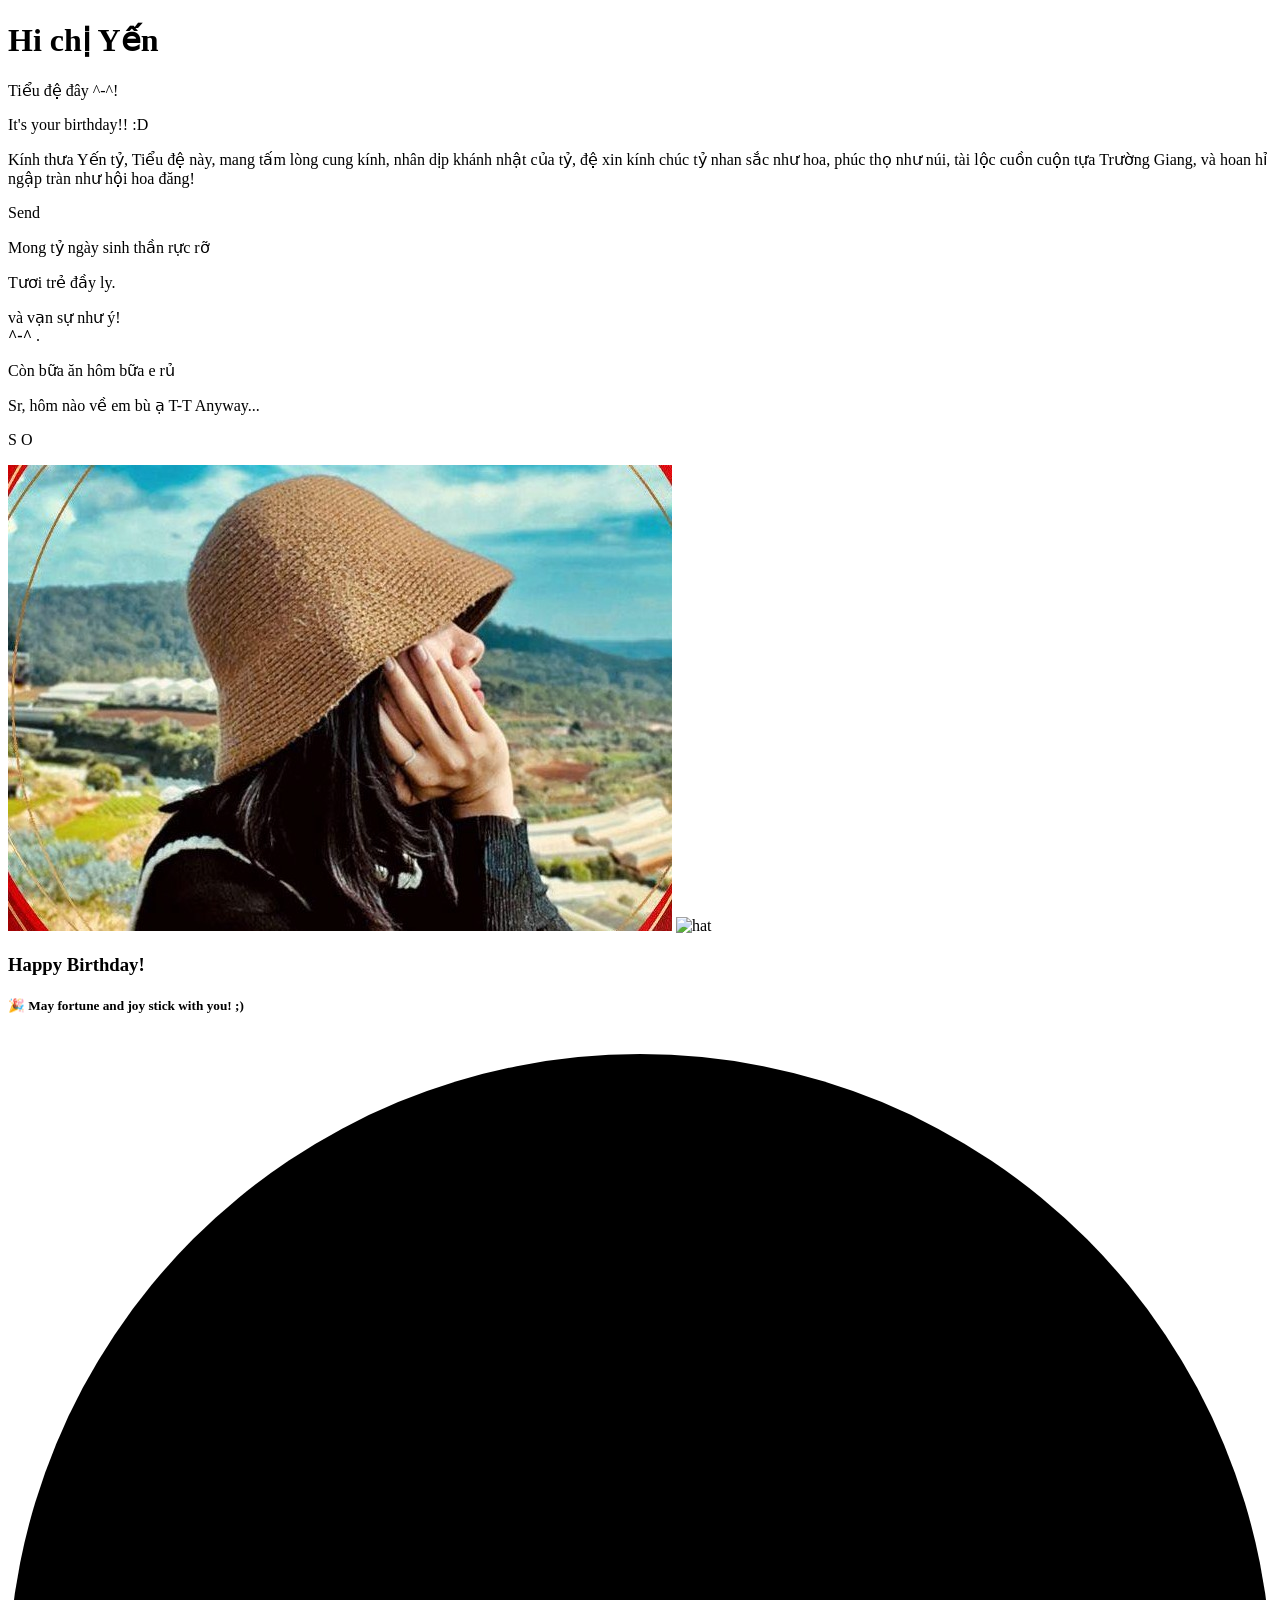
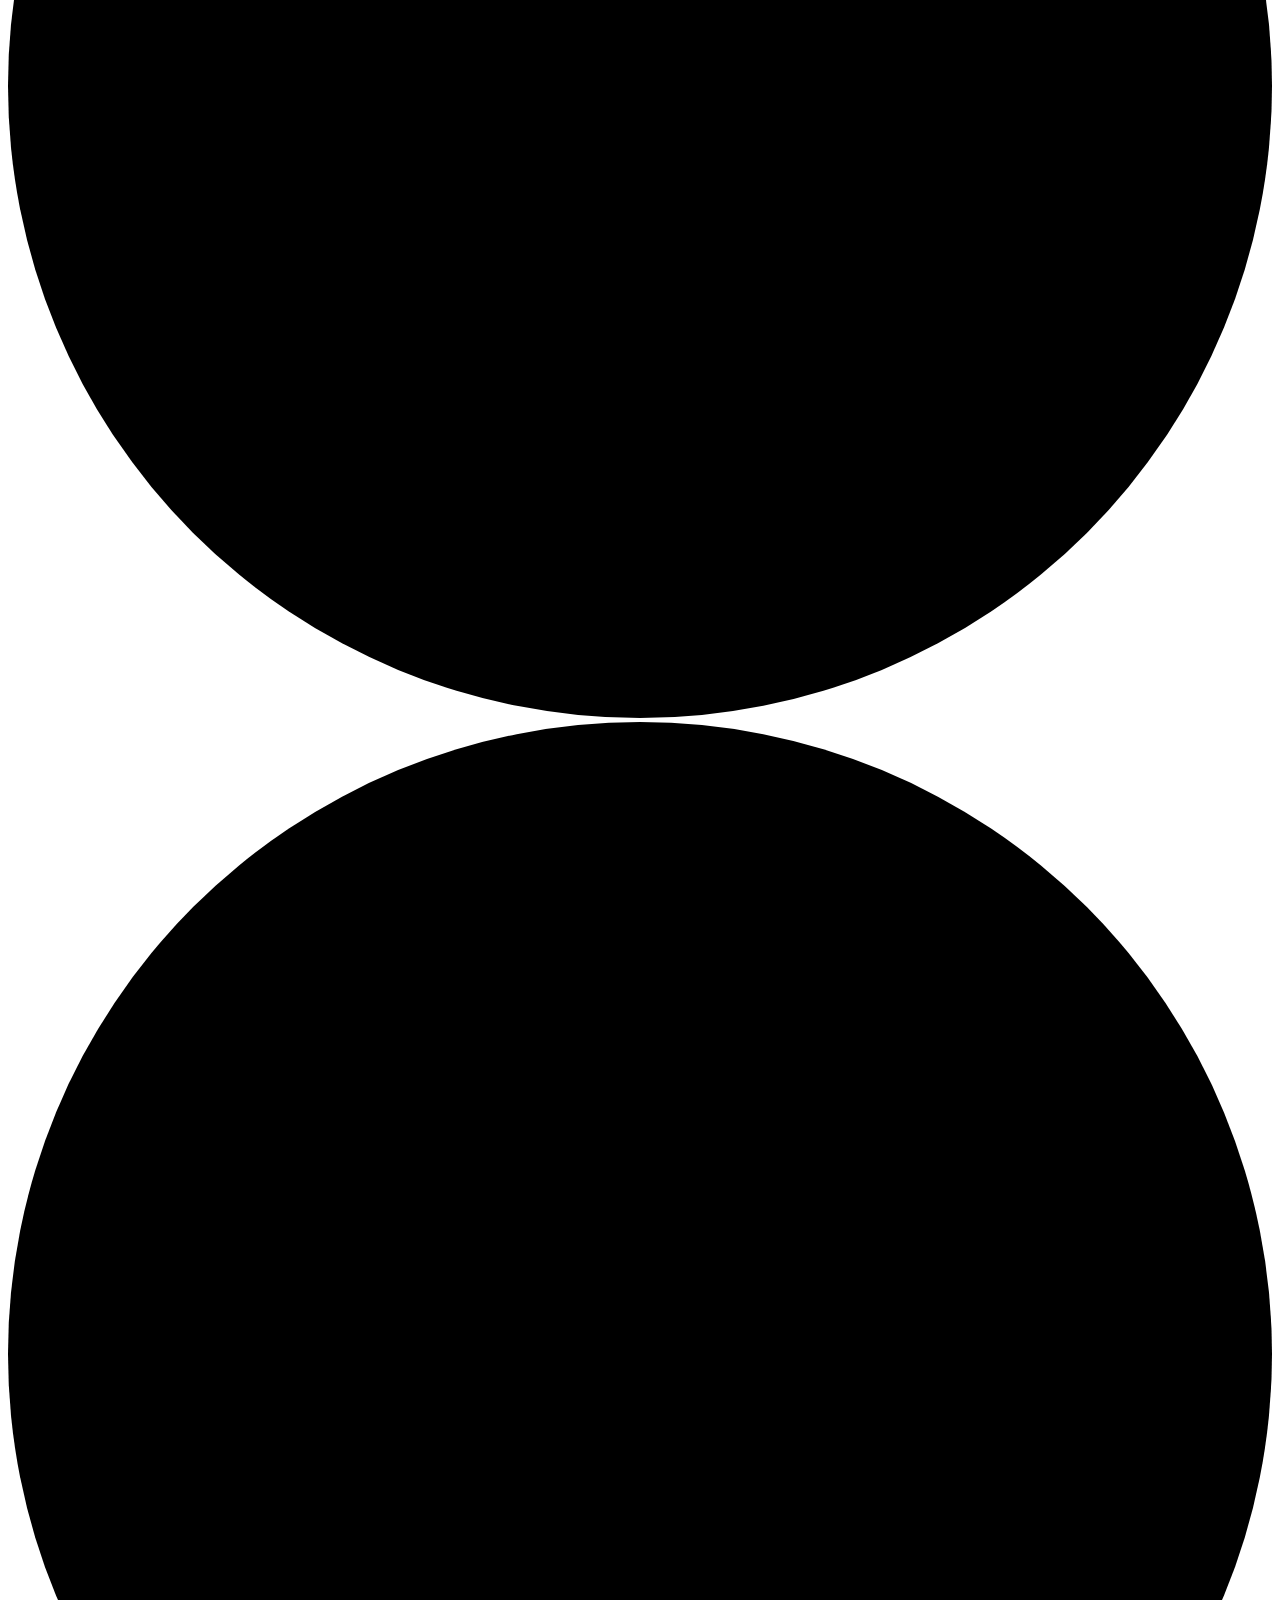
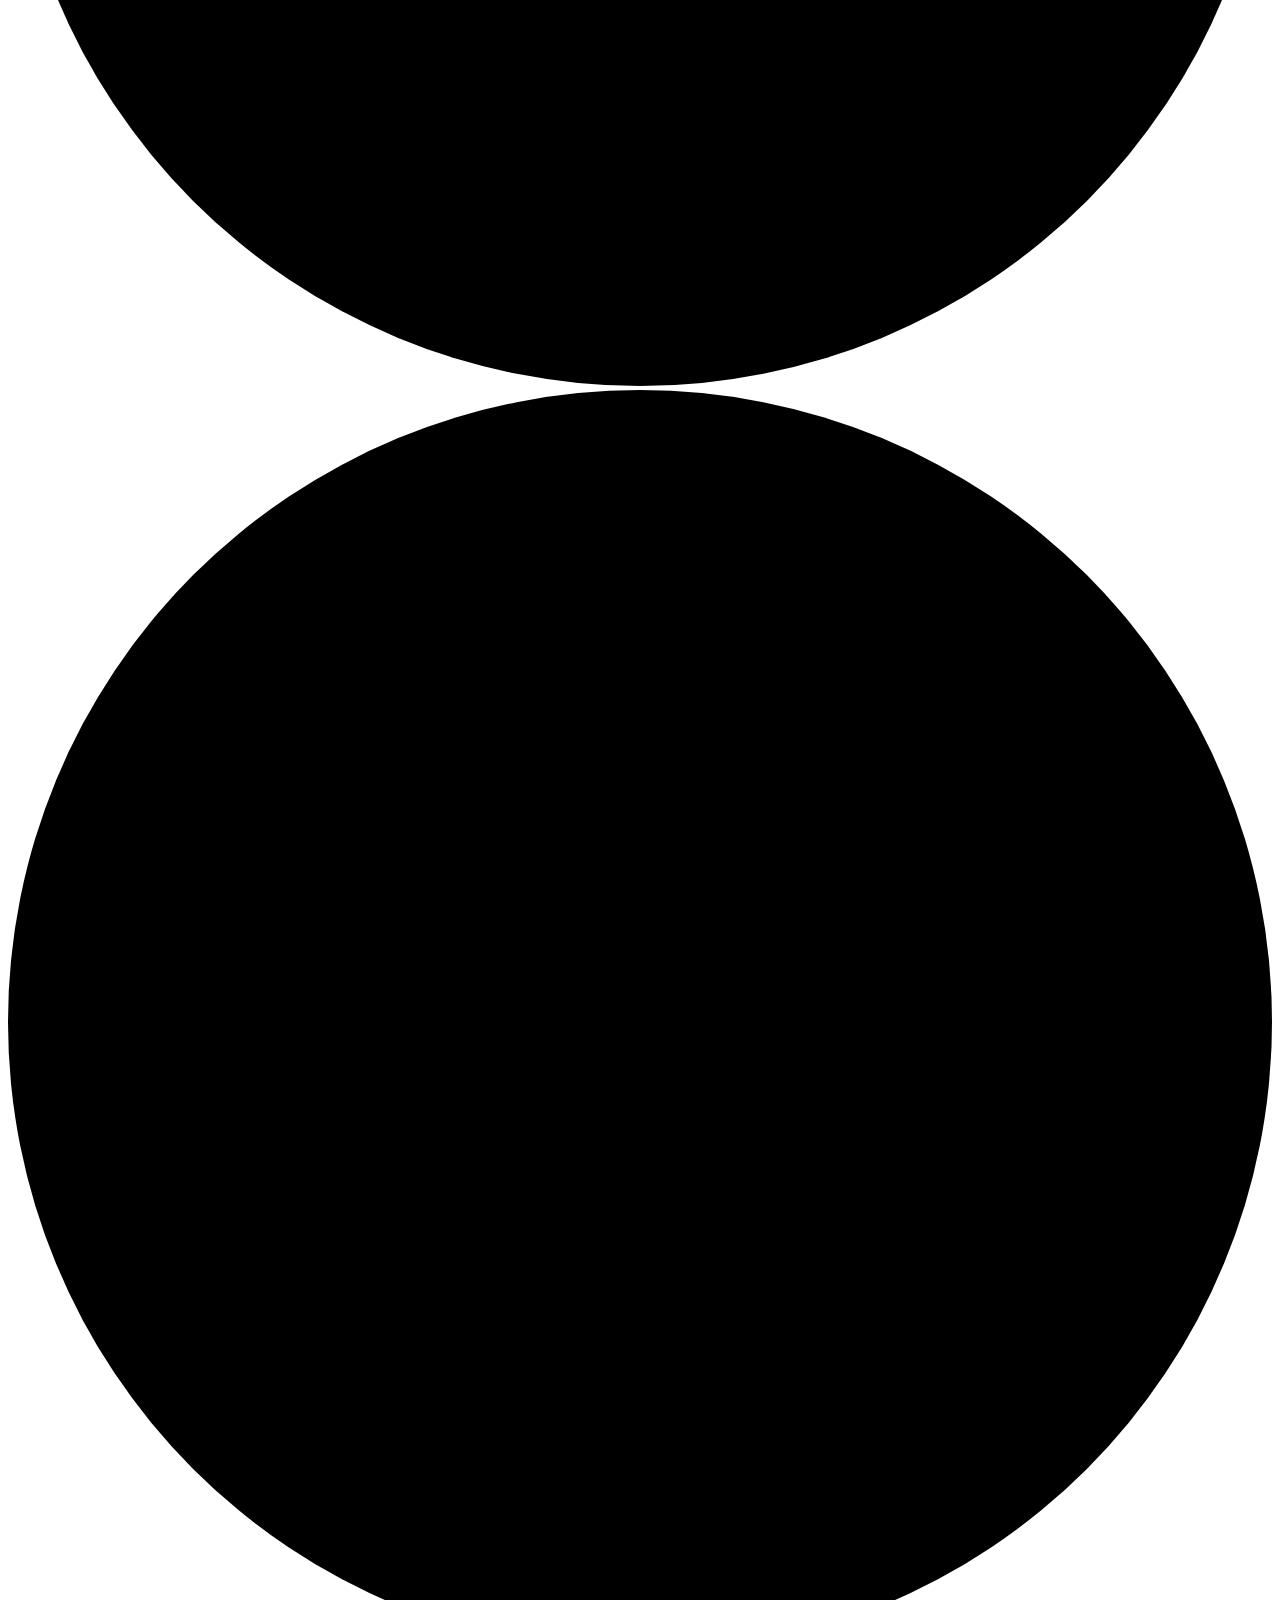
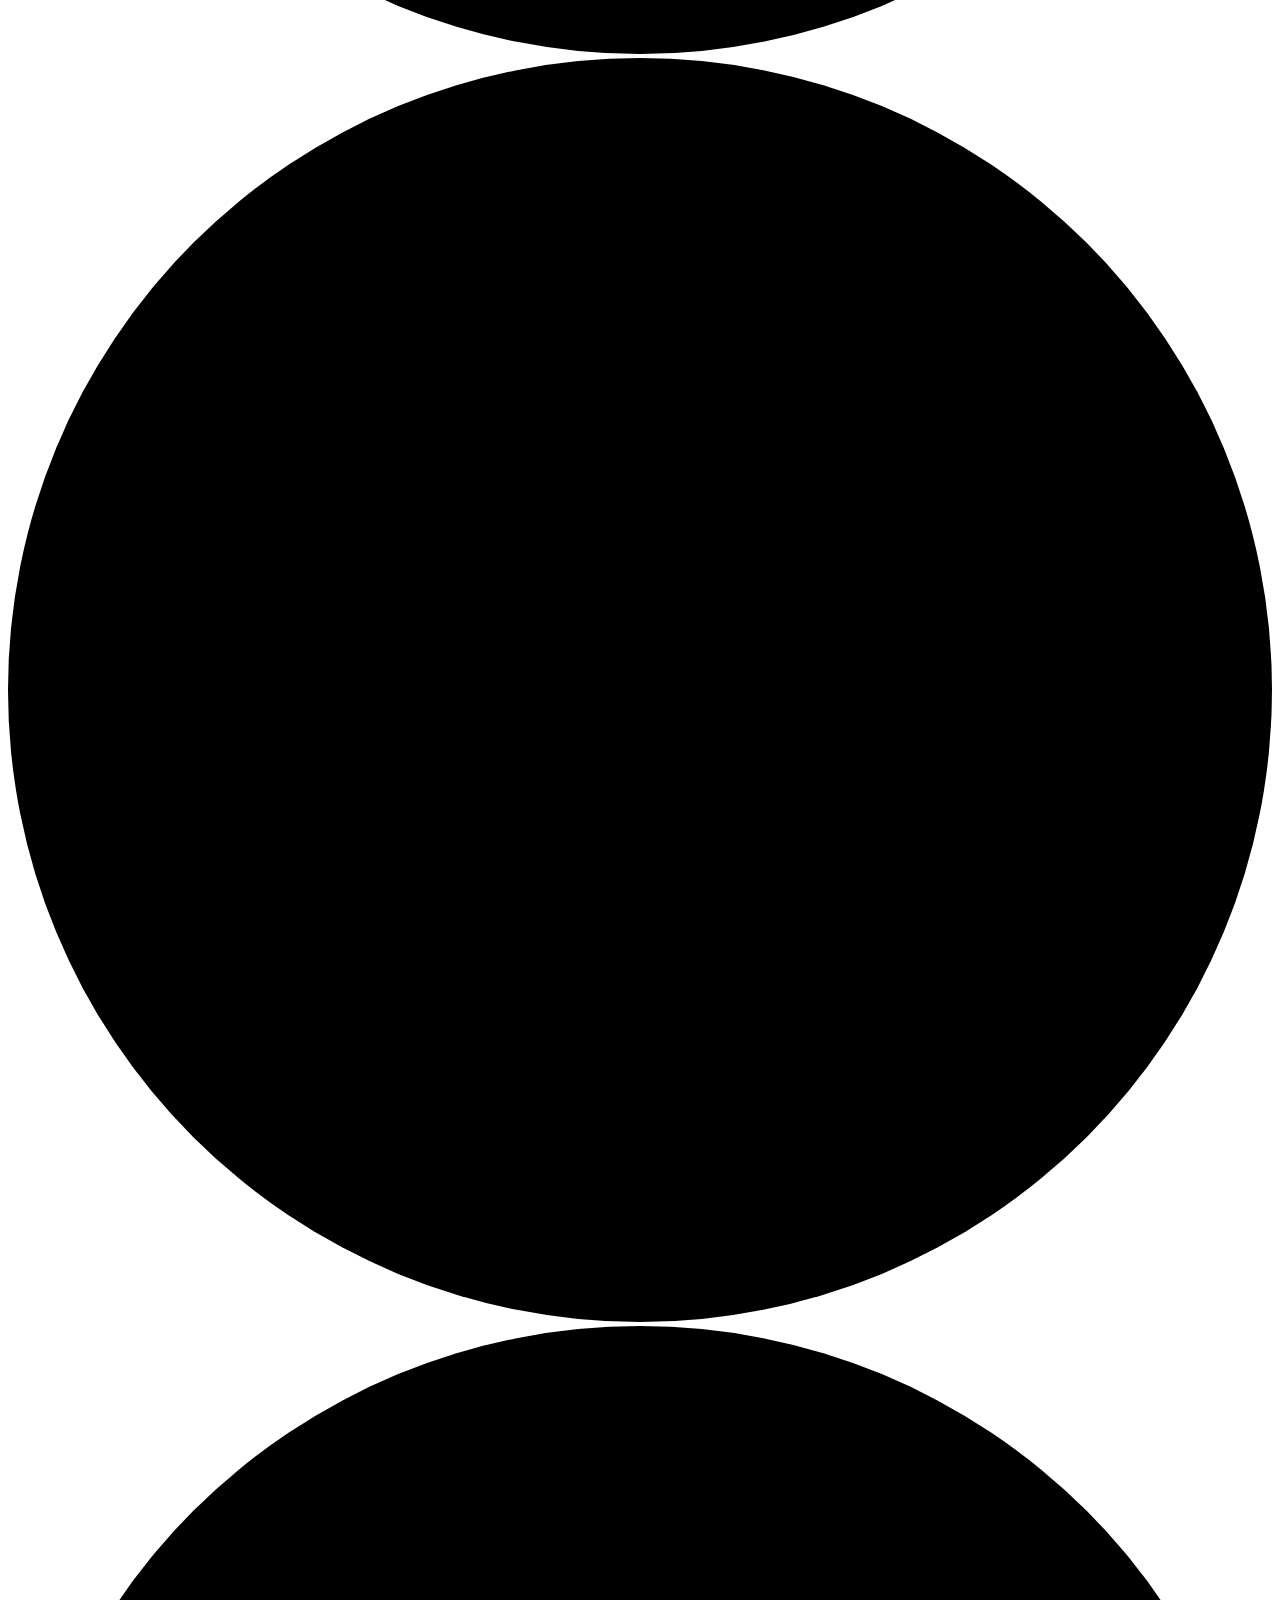
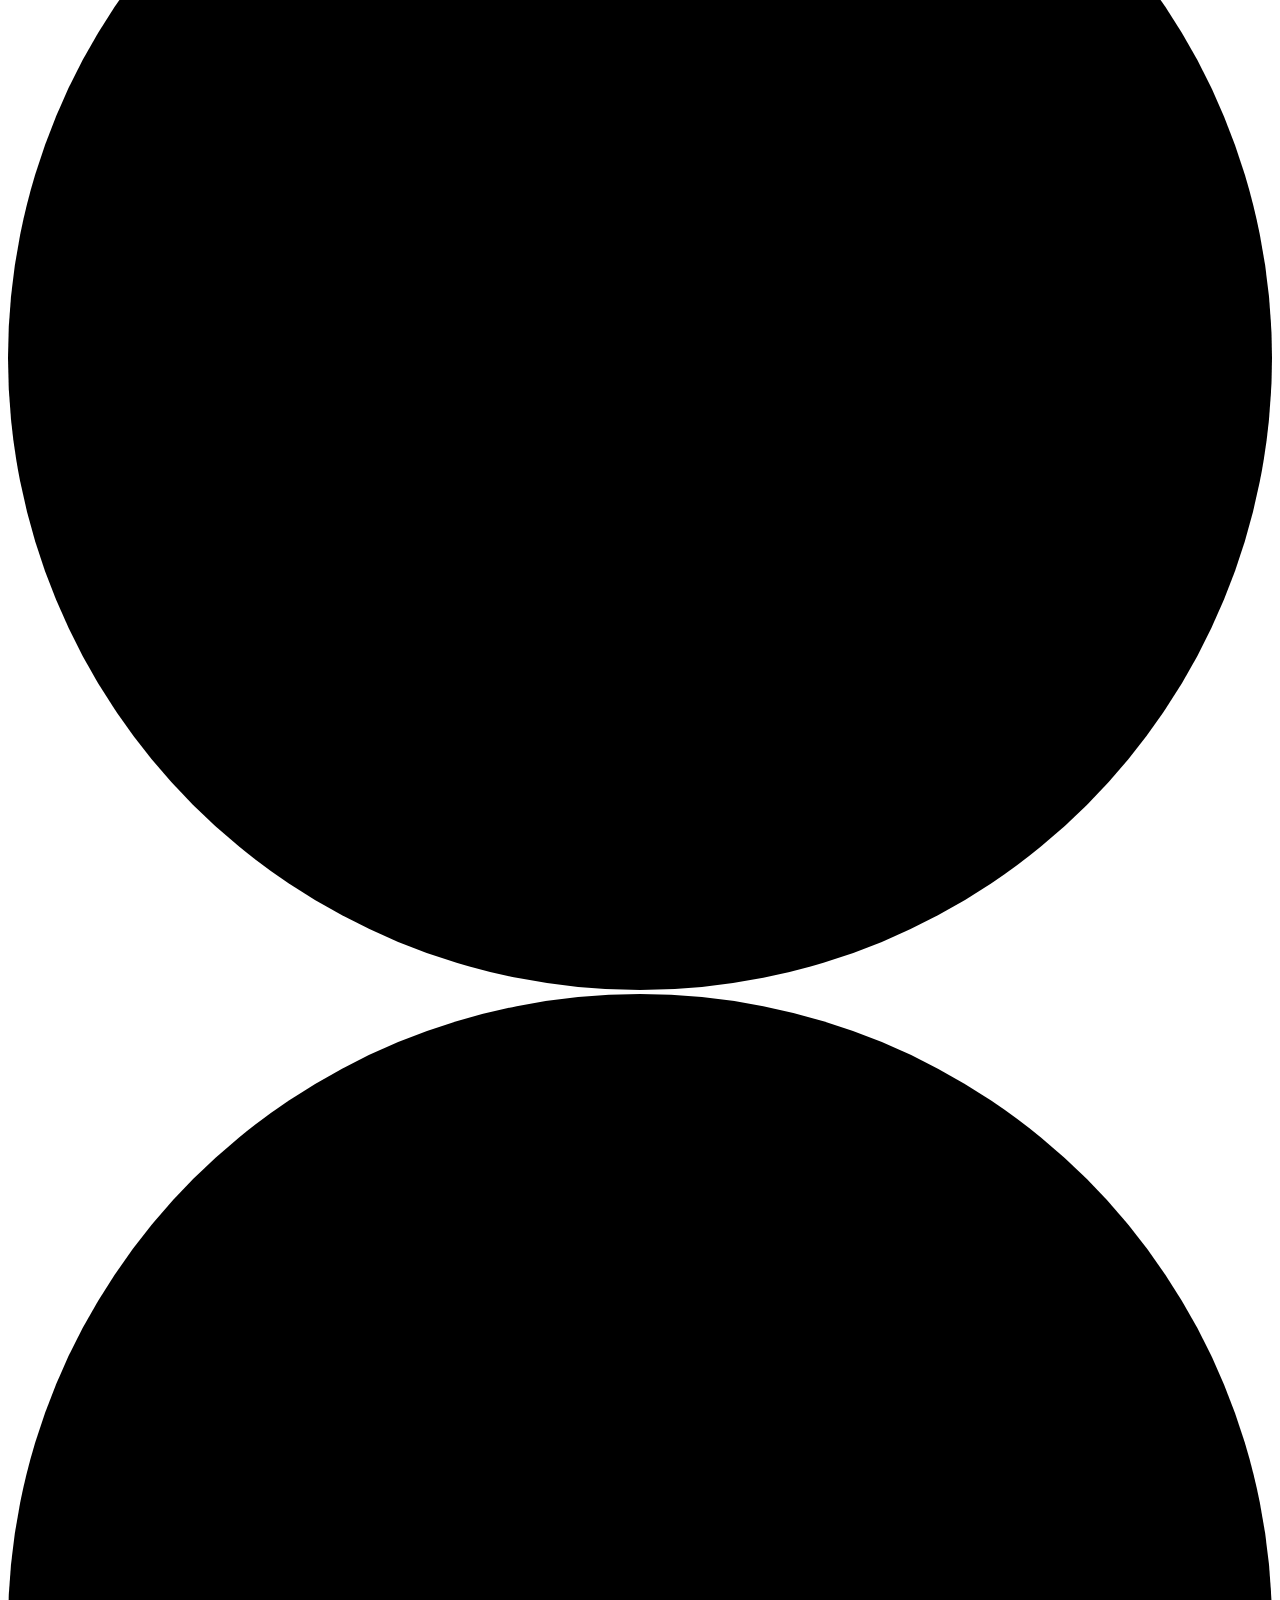
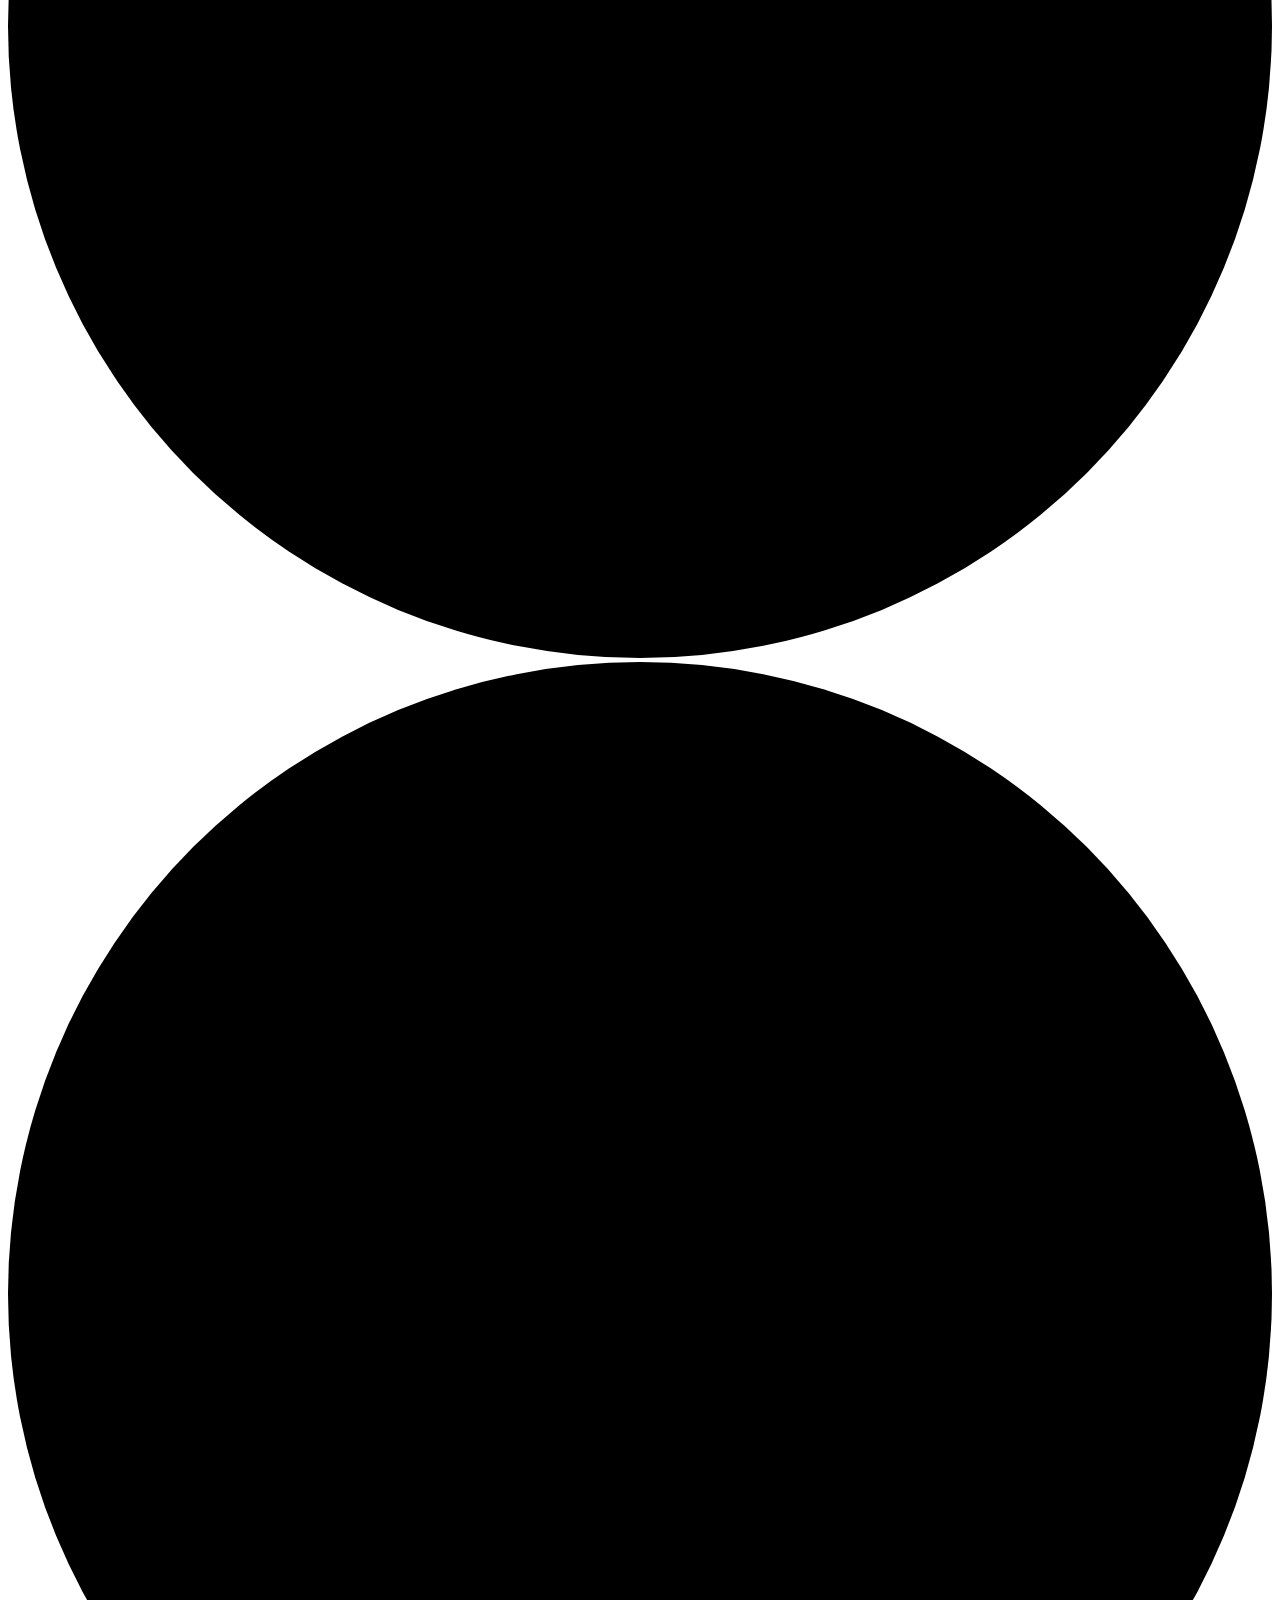
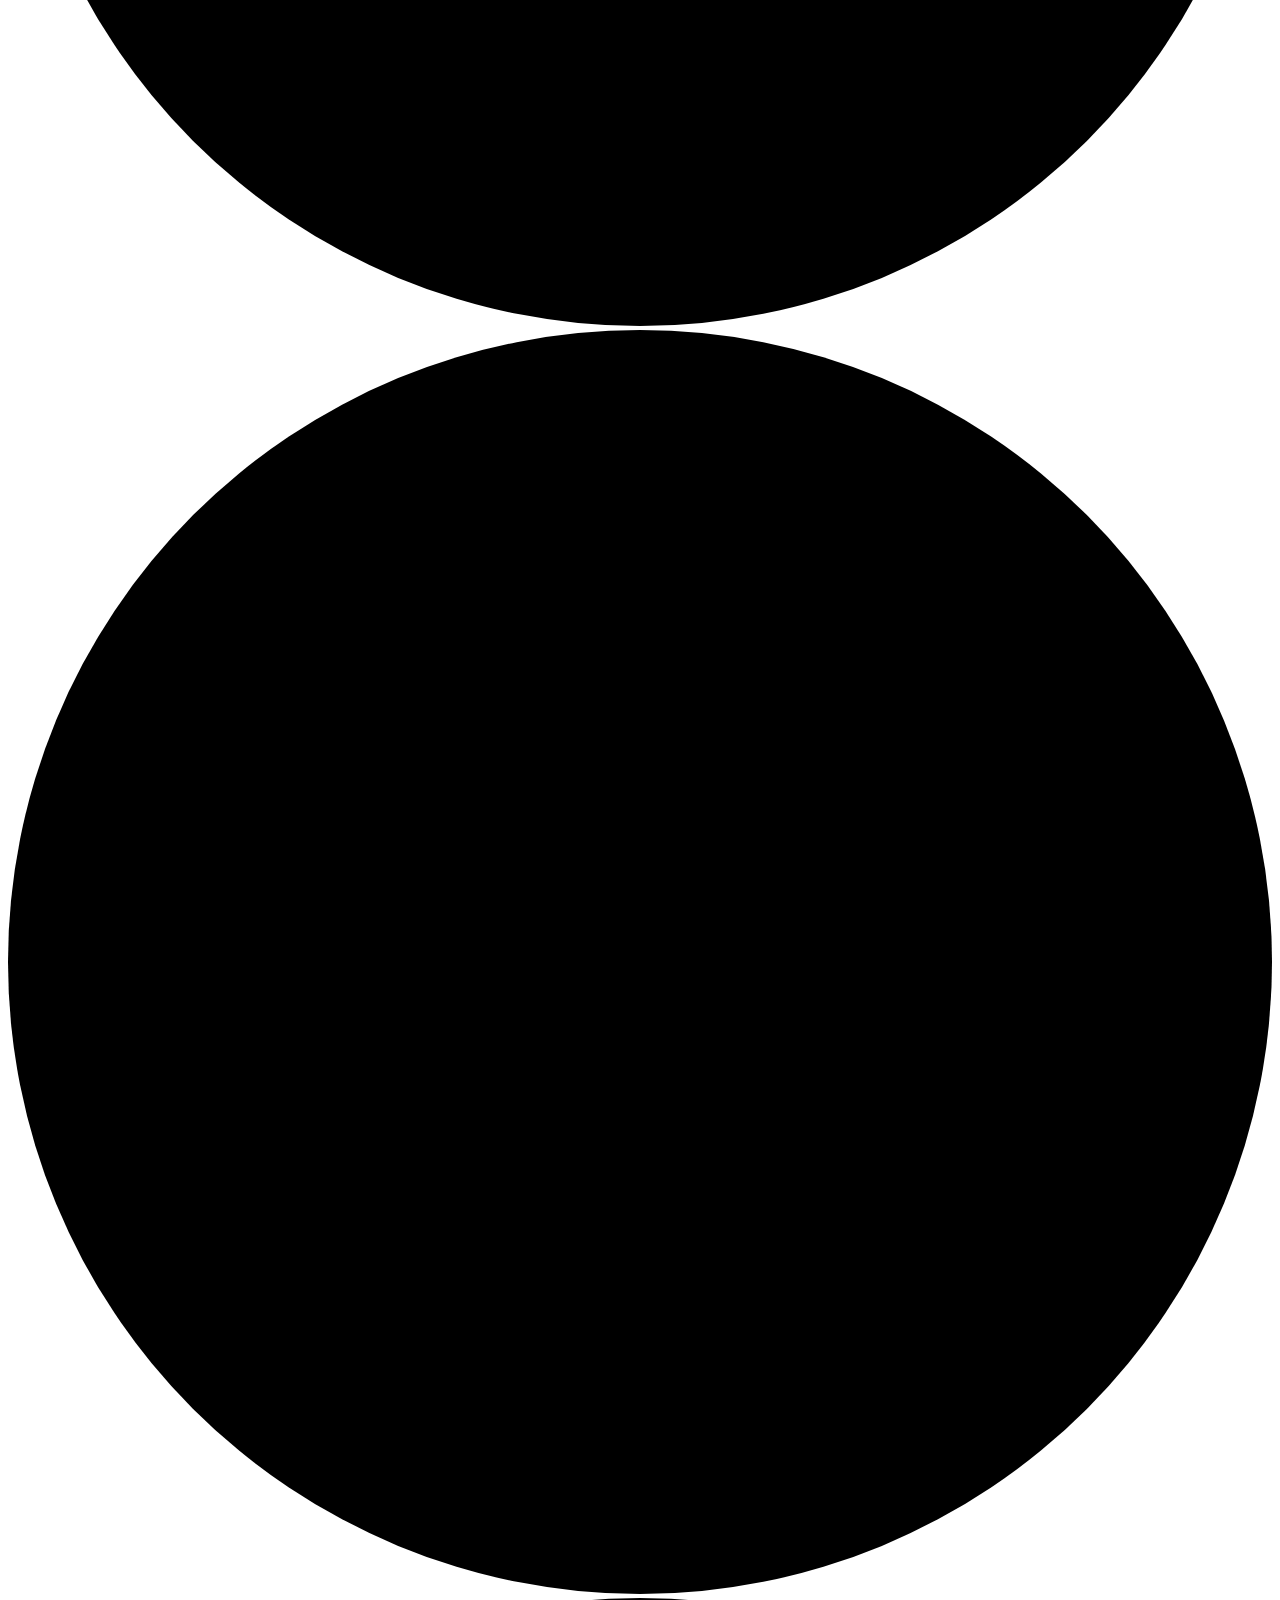
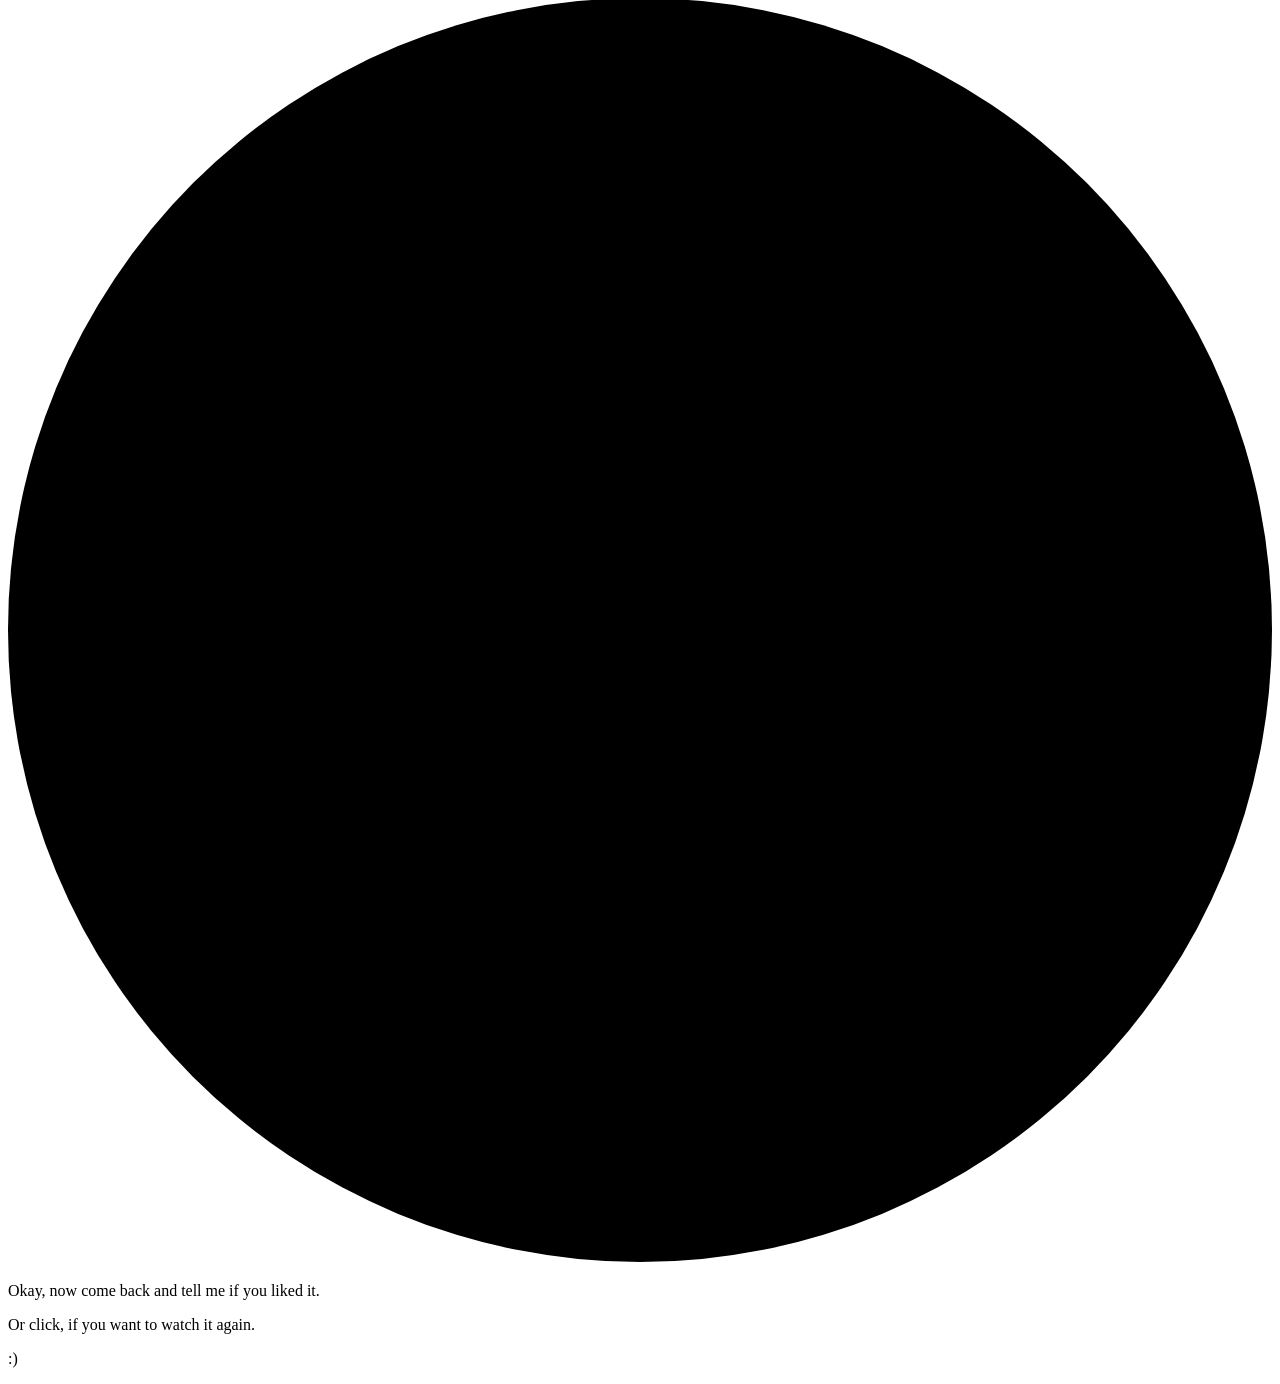
==== index.html @ 99b140c6 "update: custom text and song for chị Yến" ====
<!DOCTYPE html>
<html lang="en">

<head>
  <meta charset="UTF-8" />
  <meta name="viewport" content="width=device-width, initial-scale=1.0" />
  <meta http-equiv="X-UA-Compatible" content="ie=edge" />
  <link rel="shortcut icon" type="image/png" href="img/favicon.png" />
  <title>Happy Birthday!!! :)</title>
  <!-- Google Font -->
  <link rel="preconnect" href="https://fonts.googleapis.com">
  <link rel="preconnect" href="https://fonts.gstatic.com" crossorigin>
  <link href="https://fonts.googleapis.com/css2?family=Poppins:wght@300;400&display=swap" rel="stylesheet">
  <!-- My Style -->
  <link rel="stylesheet" href="./style/main.css" />
</head>

<body>

    <audio class="song" loop autoplay>
        <source src="./music/no1.mp3">
        </source>
        Your browser isn't invited for super fun audio time.
    </audio>

    <div class="container">
        <div class="one">
            <h1 class="one">
                Hi
                <span id="name">chị Yến</span>
            </h1>
            <p class="two" id="greetingText">Tiểu đệ đây ^-^!</p>
        </div>

        <div class="three">
            <p>It's your birthday!! :D</p>
        </div>

        <div class="four">
            <div class="text-box">
                <p class="hbd-chatbox">
                Kính thưa Yến tỷ,
Tiểu đệ này, mang tấm lòng cung kính, nhân dịp khánh nhật của tỷ, đệ xin kính chúc tỷ nhan sắc như hoa, phúc thọ như núi, tài lộc cuồn cuộn tựa Trường Giang, và hoan hỉ ngập tràn như hội hoa đăng!
                </p>
                <p class="fake-btn">Send</p>
            </div>
        </div>

        <div class="five">
            <p class="idea-1"> Mong tỷ ngày sinh thần rực rỡ</p>
            <p class="idea-2"> Tươi trẻ đầy ly.</p>
            <p class="idea-3">
                và vạn sự như ý!<br>
                <strong>^-^</strong>
                .
            </p>
            <p class="idea-4">Còn bữa ăn hôm bữa e rủ</p>
            <p class="idea-5">
                Sr, hôm nào về em bù ạ T-T
                <span>Anyway...</span>
            </p>
            <p class="idea-6">
                <span>S</span>
                <span>O</span>
            </p>
        </div>

        <div class="six">
            <img src="./img/Screenshot 2025-10-27 202536.jpg" alt="profile" class="profile-picture" id="imagePath"/>
            <img src="img/hat.svg" alt="hat" class="hat" />
            <div class="wish">
                <h3 class="wish-hbd">Happy Birthday!</h3>
                <h5 id="wishText">🎉 May fortune and joy stick with you! ;)</h5>
            </div>
        </div>

        <div class="seven">
            <div class="baloons">
                <img src="img/ballon2.svg" alt="" />
                <img src="img/ballon1.svg" alt="" />
                <img src="img/ballon3.svg" alt="" />
                <img src="img/ballon1.svg" alt="" />
                <img src="img/ballon2.svg" alt="" />
                <img src="img/ballon3.svg" alt="" />
                <img src="img/ballon2.svg" alt="" />
                <img src="img/ballon3.svg" alt="" />
                <img src="img/ballon1.svg" alt="" />
                <img src="img/ballon2.svg" alt="" />
                <img src="img/ballon3.svg" alt="" />
                <img src="img/ballon2.svg" alt="" />
                <img src="img/ballon1.svg" alt="" />
                <img src="img/ballon3.svg" alt="" />
                <img src="img/ballon2.svg" alt="" />
                <img src="img/ballon3.svg" alt="" />
                <img src="img/ballon1.svg" alt="" />
                <img src="img/ballon2.svg" alt="" />
                <img src="img/ballon1.svg" alt="" />
                <img src="img/ballon3.svg" alt="" />
                <img src="img/ballon3.svg" alt="" />
                <img src="img/ballon1.svg" alt="" />
                <img src="img/ballon2.svg" alt="" />
                <img src="img/ballon3.svg" alt="" />
                <img src="img/ballon2.svg" alt="" />
                <img src="img/ballon1.svg" alt="" />
                <img src="img/ballon3.svg" alt="" />
                <img src="img/ballon2.svg" alt="" />
                <img src="img/ballon3.svg" alt="" />
                <img src="img/ballon1.svg" alt="" />
                <img src="img/ballon2.svg" alt="" />
                <img src="img/ballon1.svg" alt="" />
                <img src="img/ballon3.svg" alt="" />
            </div>
        </div>

        <div class="eight">
            <svg viewBox="0 0 40 40" xmlns="http://www.w3.org/2000/svg">
                <circle cx="20" cy="20" r="20" />
            </svg>
            <svg viewBox="0 0 40 40" xmlns="http://www.w3.org/2000/svg">
                <circle cx="20" cy="20" r="20" />
            </svg>
            <svg viewBox="0 0 40 40" xmlns="http://www.w3.org/2000/svg">
                <circle cx="20" cy="20" r="20" />
            </svg>
            <svg viewBox="0 0 40 40" xmlns="http://www.w3.org/2000/svg">
                <circle cx="20" cy="20" r="20" />
            </svg>
            <svg viewBox="0 0 40 40" xmlns="http://www.w3.org/2000/svg">
                <circle cx="20" cy="20" r="20" />
            </svg>
            <svg viewBox="0 0 40 40" xmlns="http://www.w3.org/2000/svg">
                <circle cx="20" cy="20" r="20" />
            </svg>
            <svg viewBox="0 0 40 40" xmlns="http://www.w3.org/2000/svg">
                <circle cx="20" cy="20" r="20" />
            </svg>
            <svg viewBox="0 0 40 40" xmlns="http://www.w3.org/2000/svg">
                <circle cx="20" cy="20" r="20" />
            </svg>
            <svg viewBox="0 0 40 40" xmlns="http://www.w3.org/2000/svg">
                <circle cx="20" cy="20" r="20" />
            </svg>
        </div>

        <div class="nine">
            <p>Okay, now come back and tell me if you liked it.</p>
            <p id="replay">Or click, if you want to watch it again.</p>
            <p class="last-smile">:)</p>
        </div>
    </div>

</body>
    <!-- Greensock -->
    <script src="https://cdnjs.cloudflare.com/ajax/libs/gsap/3.11.5/gsap.min.js"></script>
    <!-- Sweetalert -->
    <script src="https://cdn.jsdelivr.net/npm/sweetalert2@11"></script>
    <script type="application/javascript" src="./script/main.js"></script>

</html>
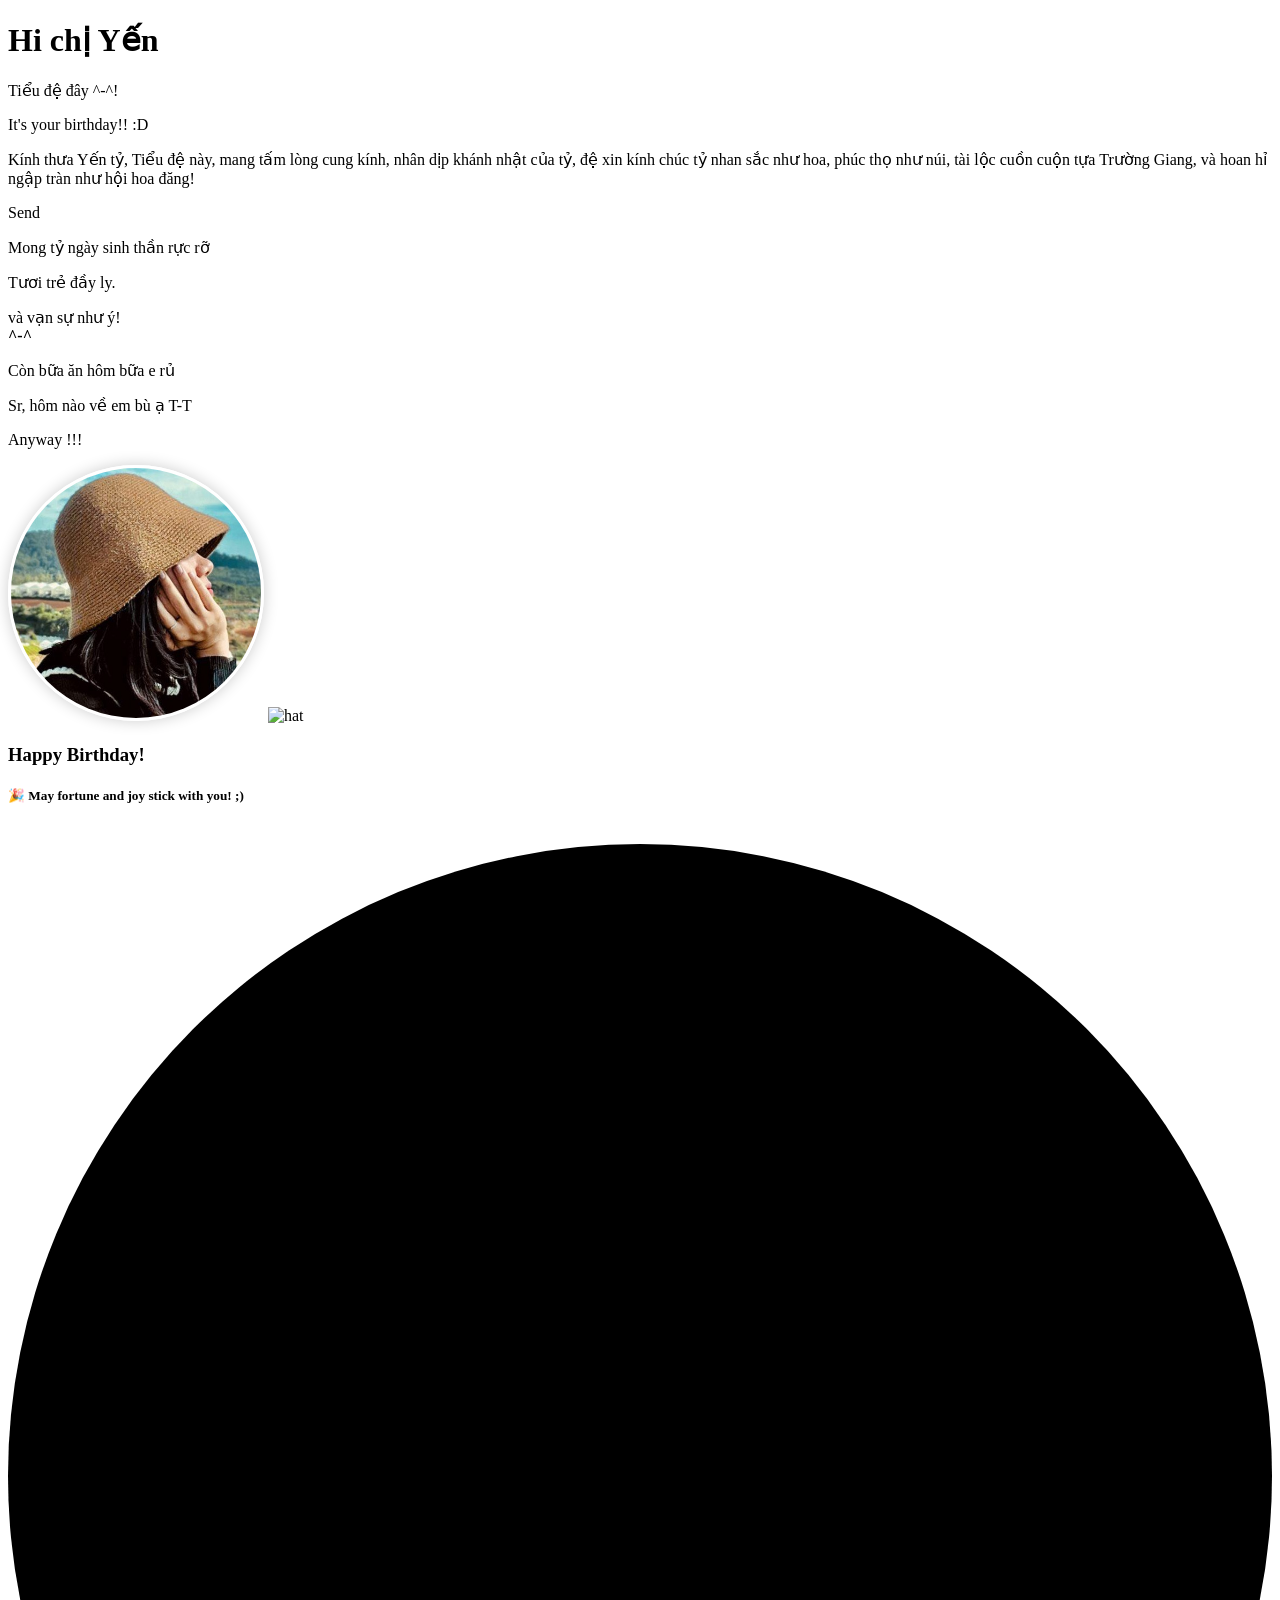
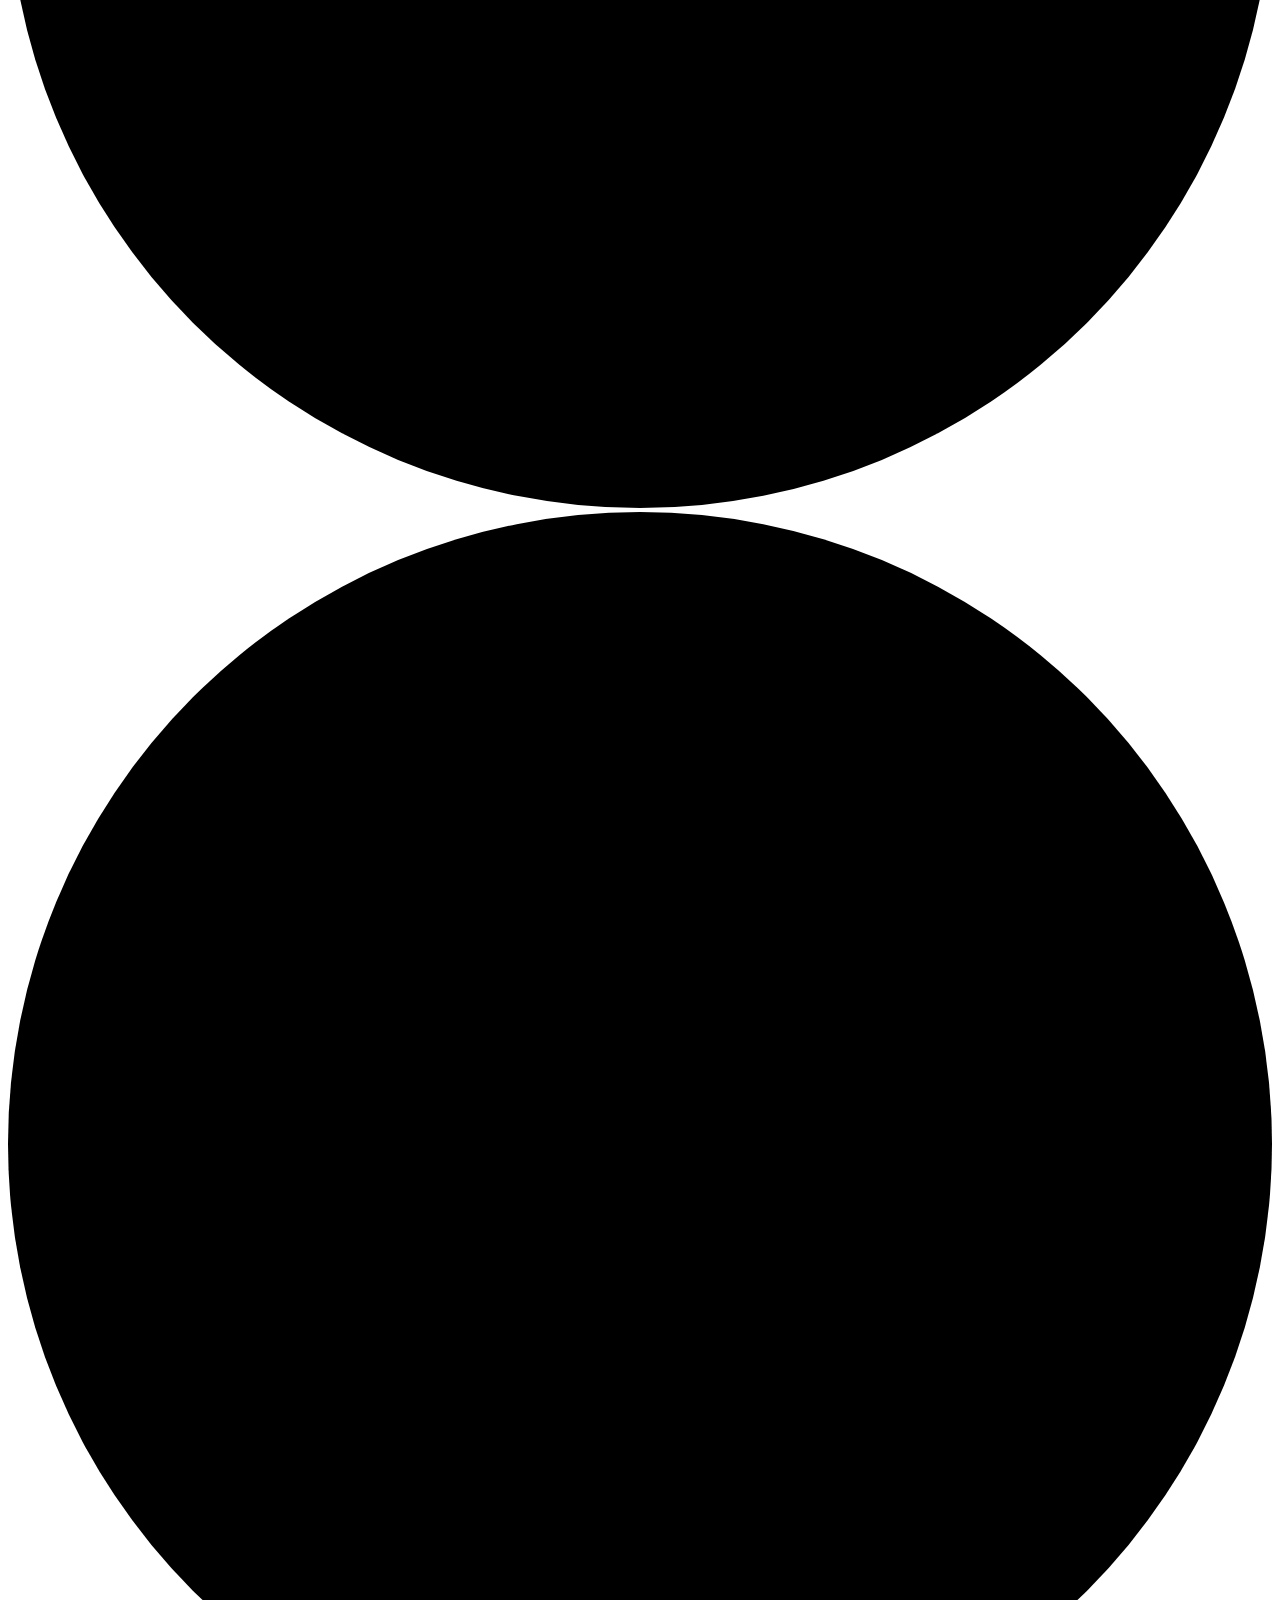
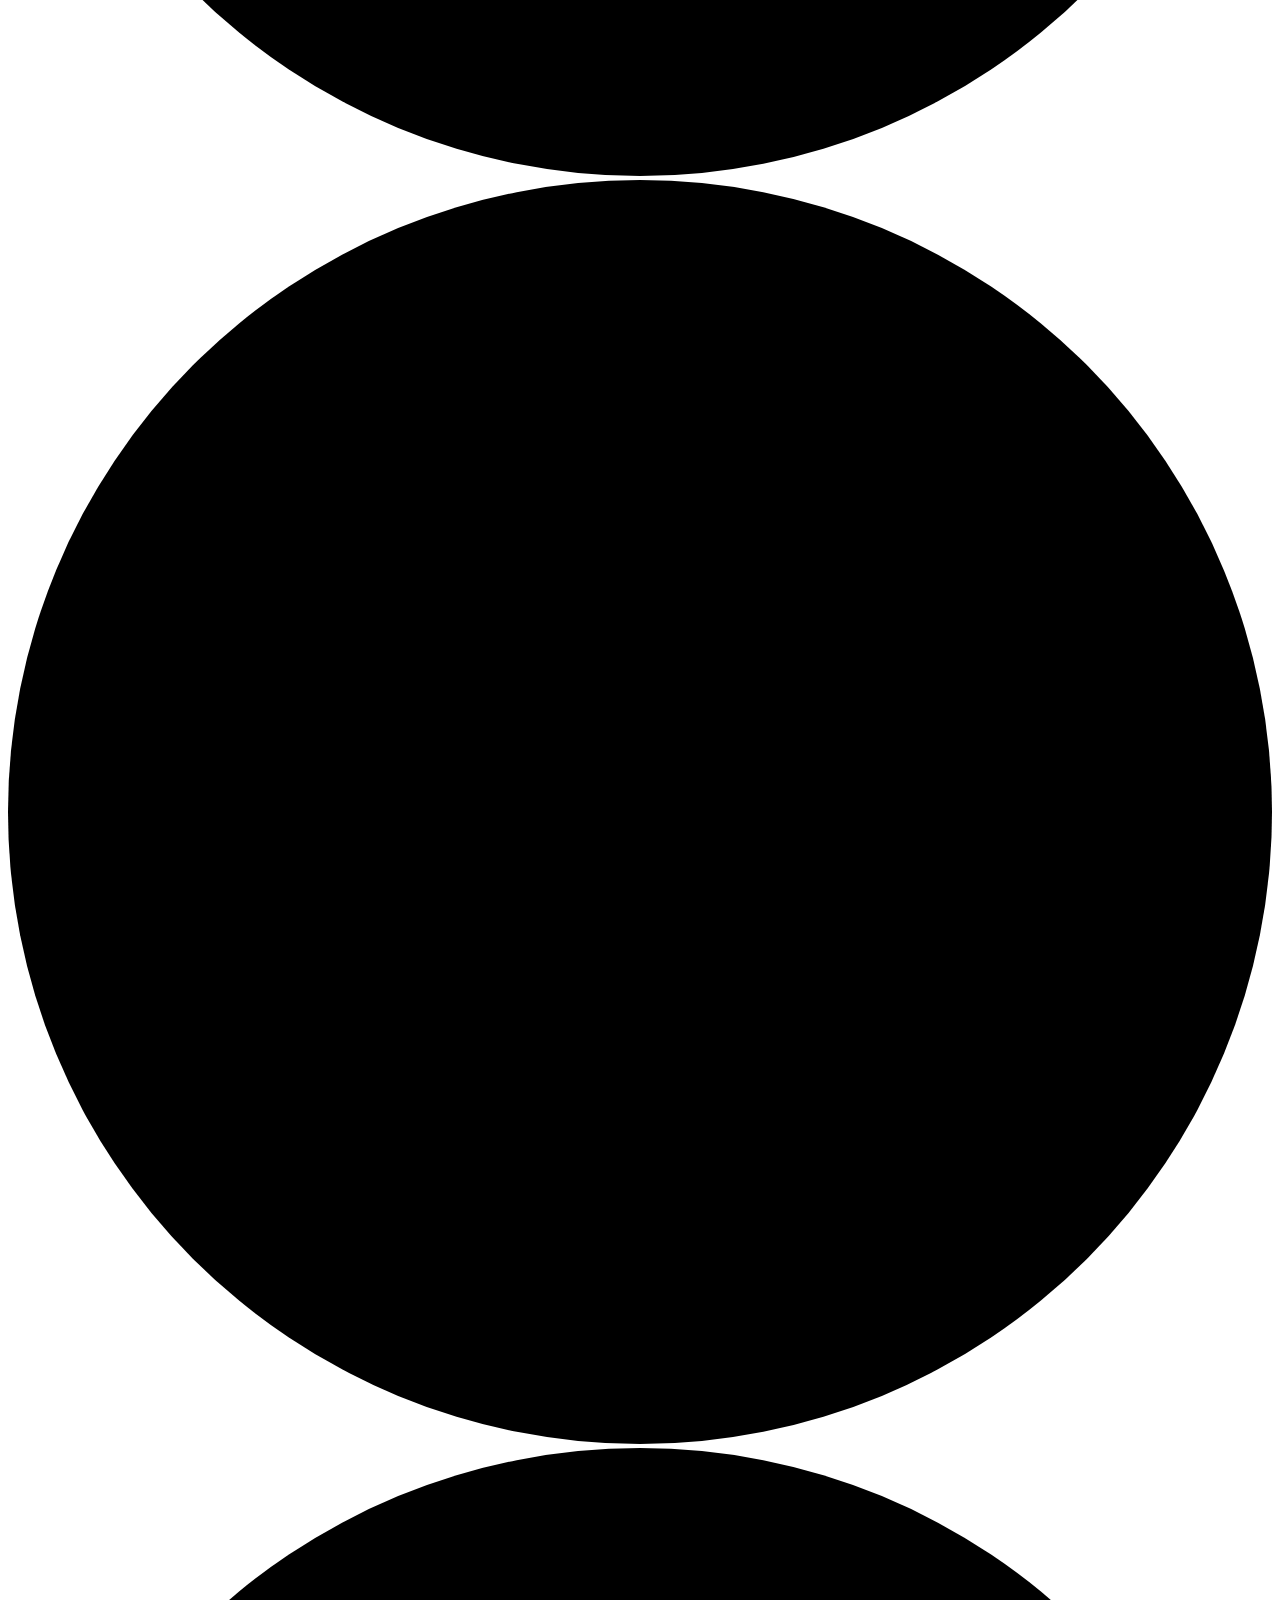
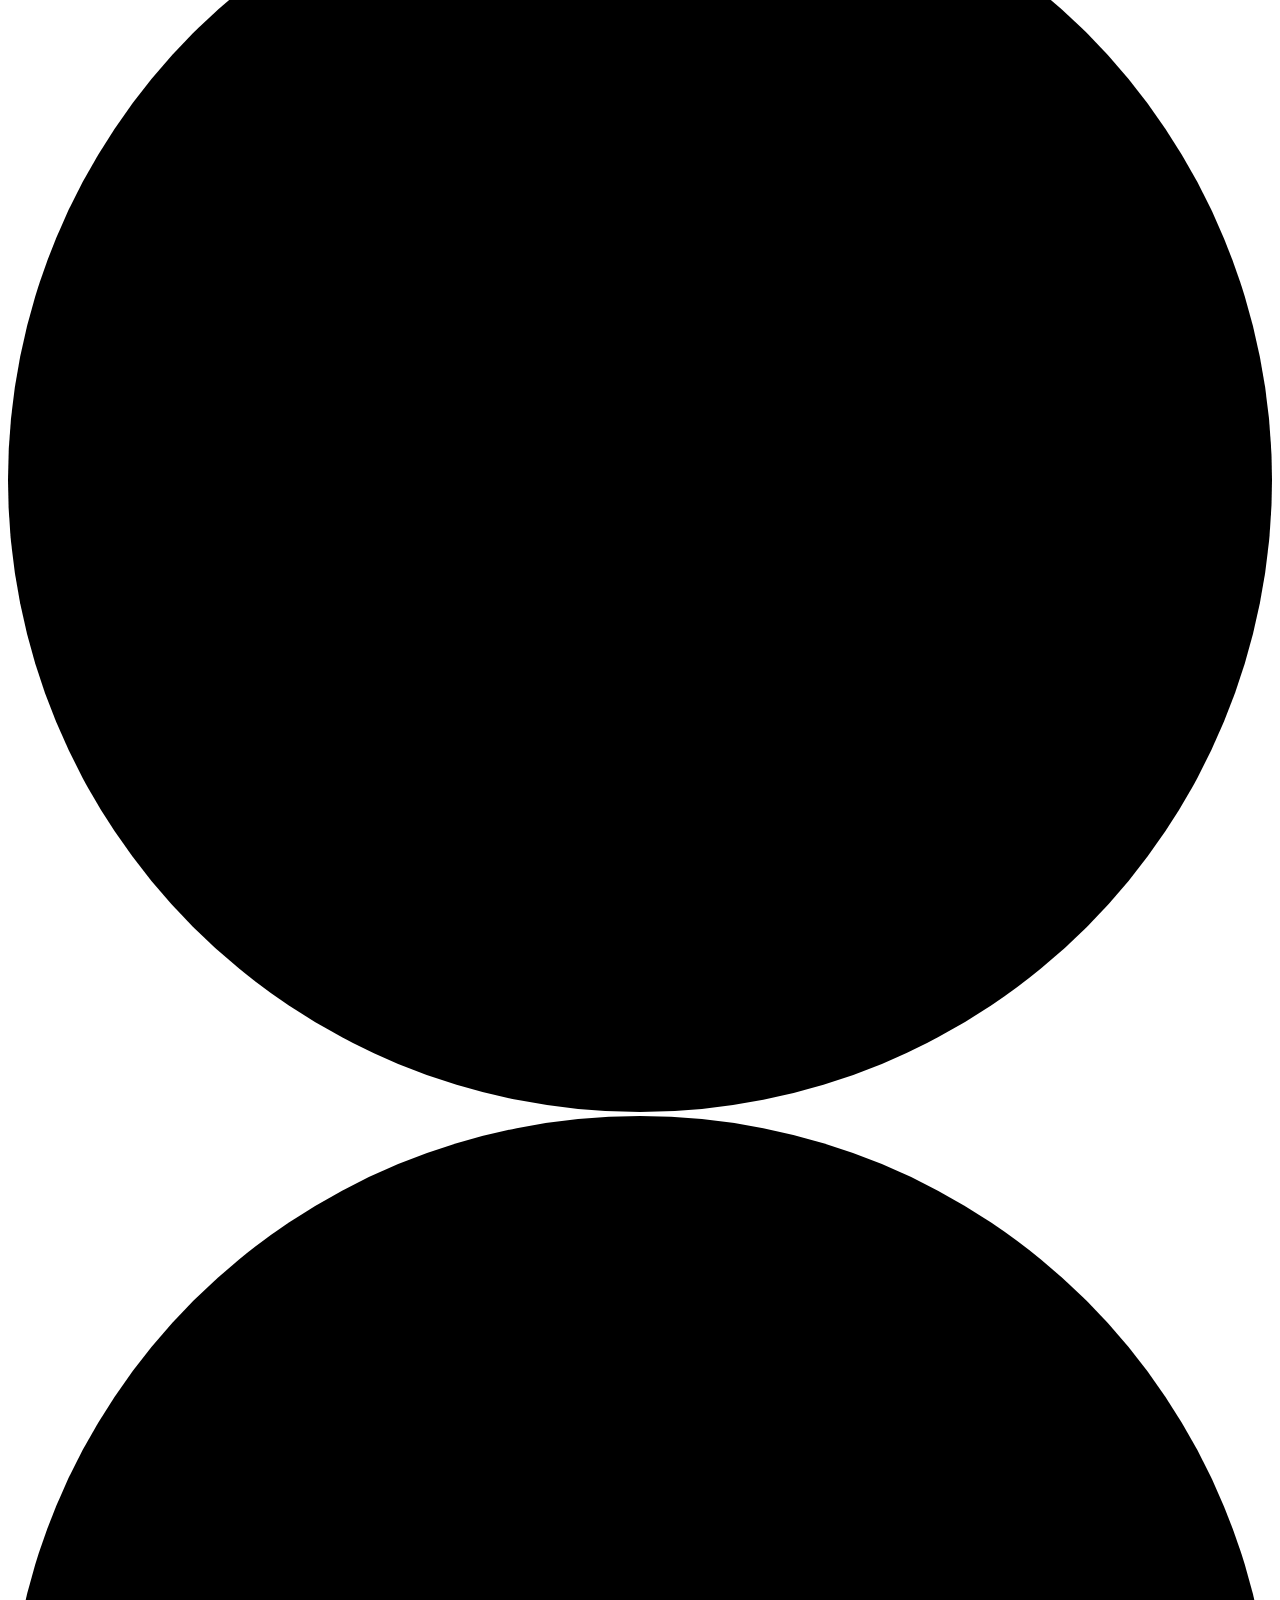
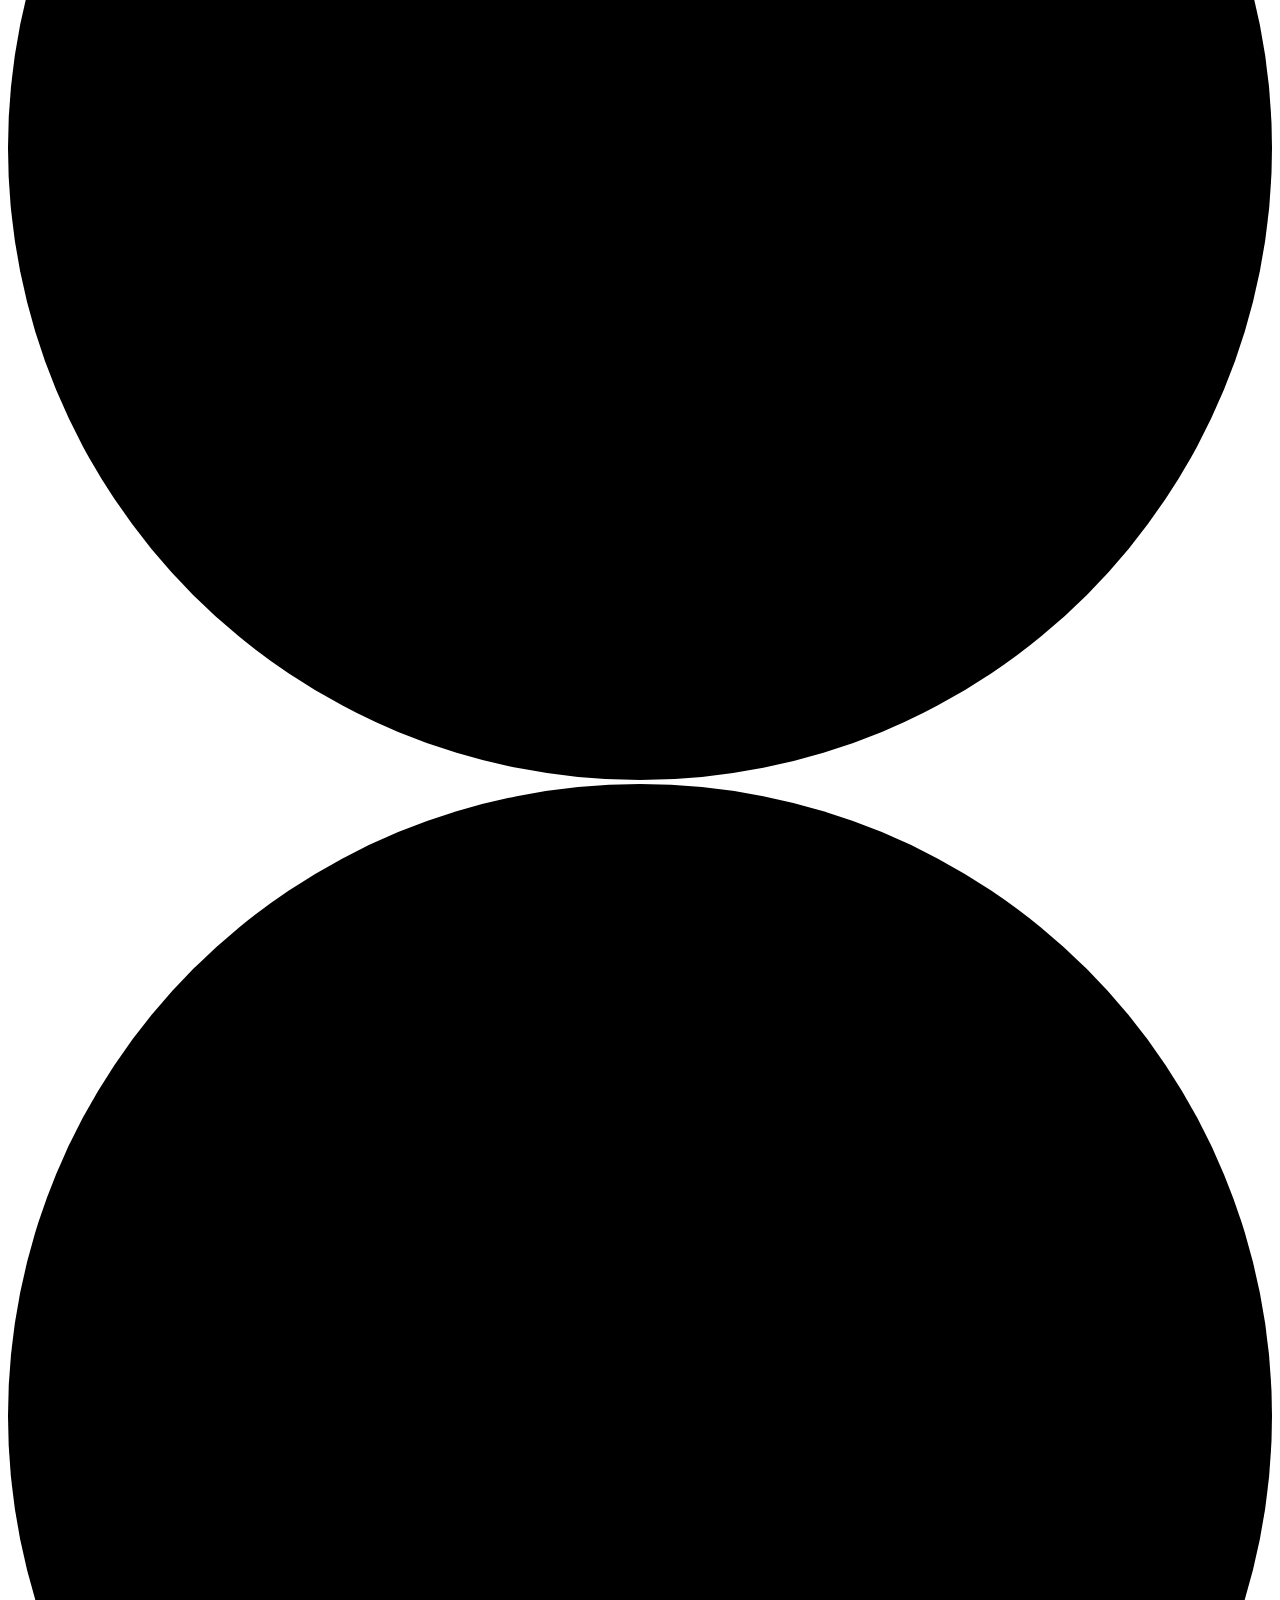
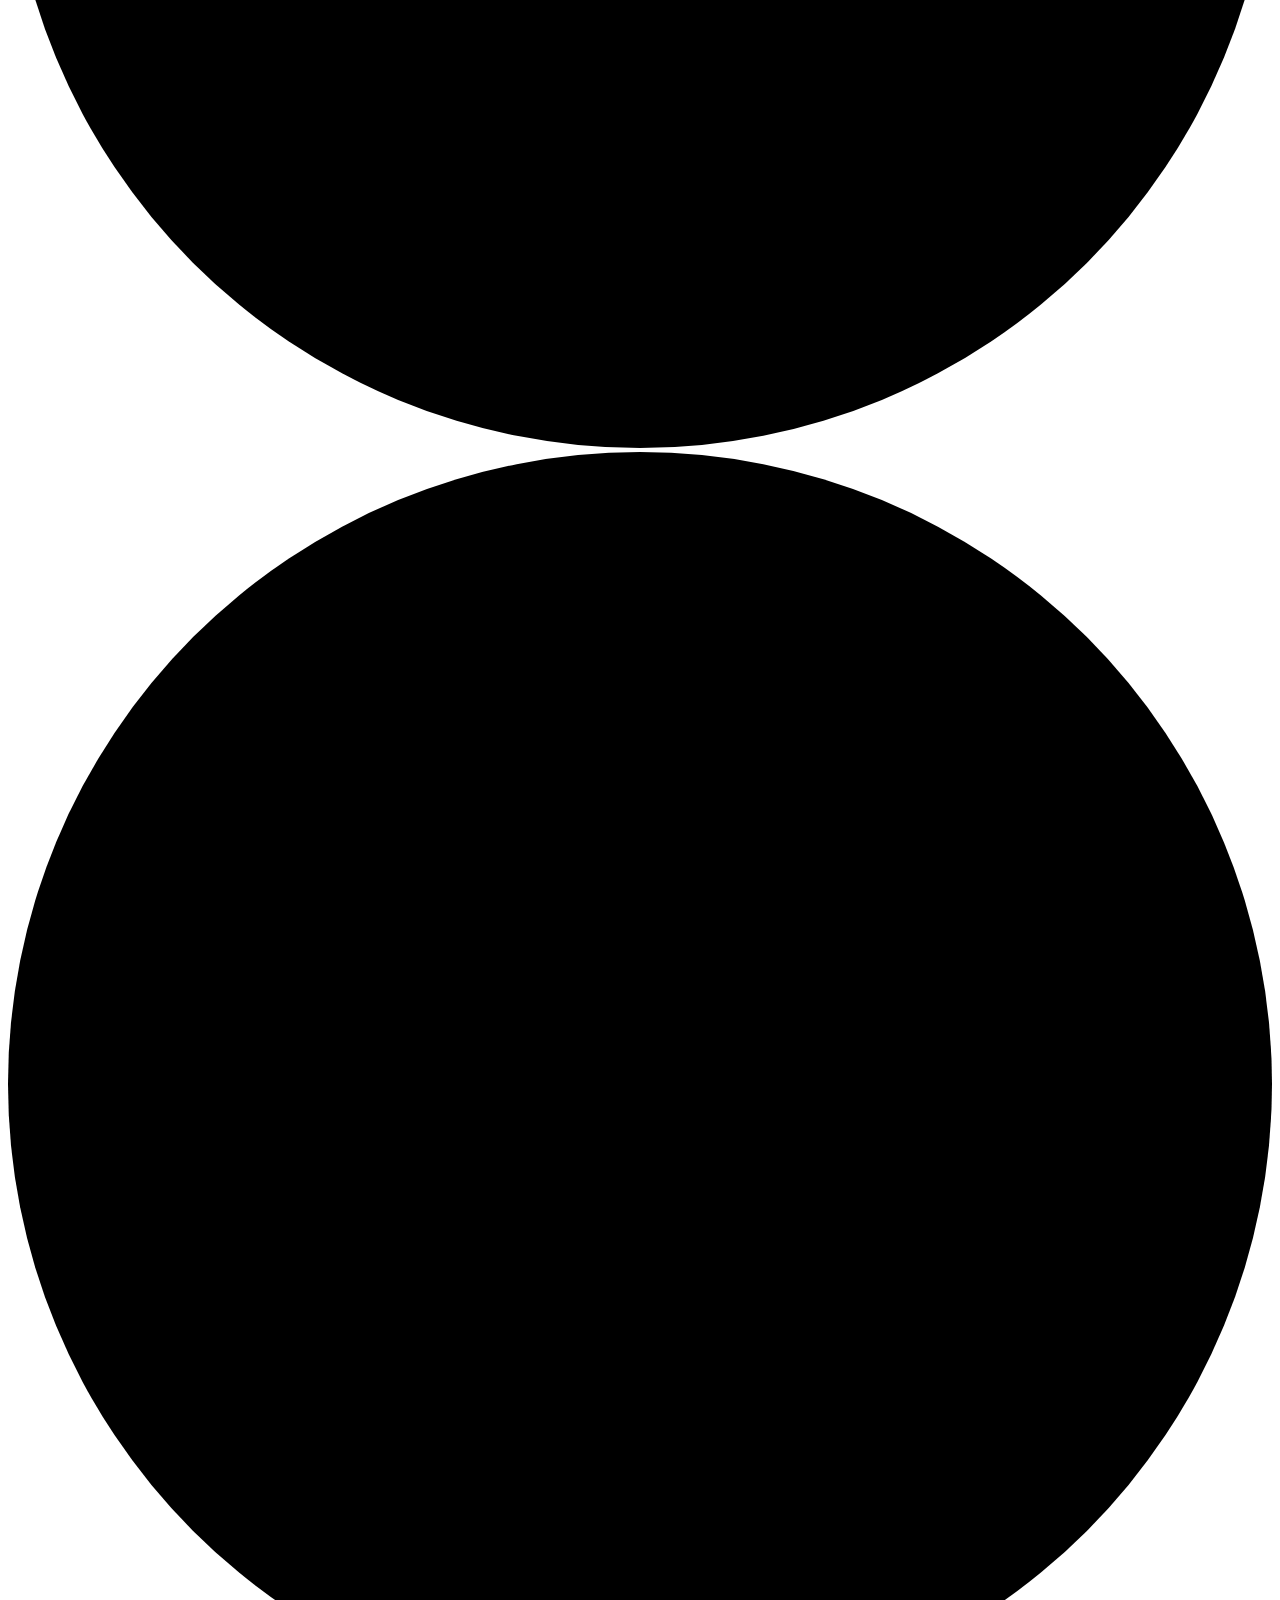
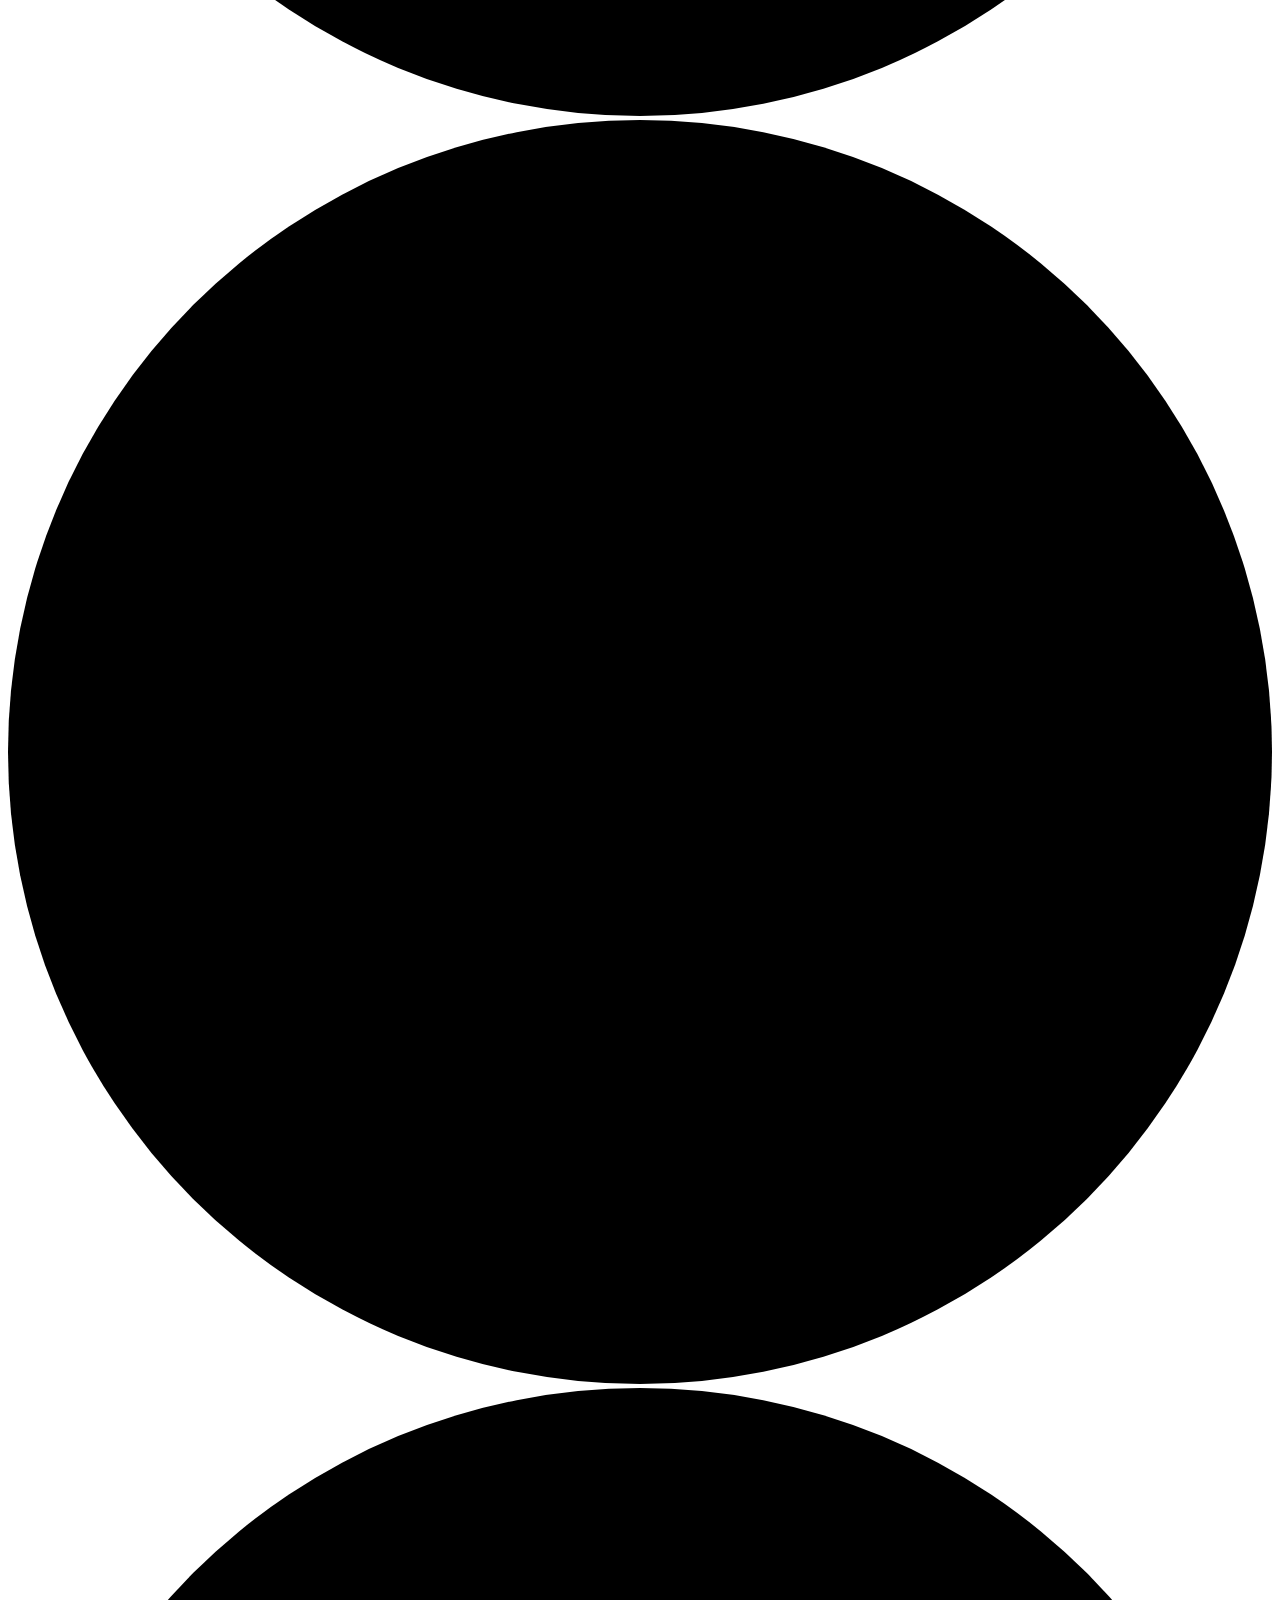
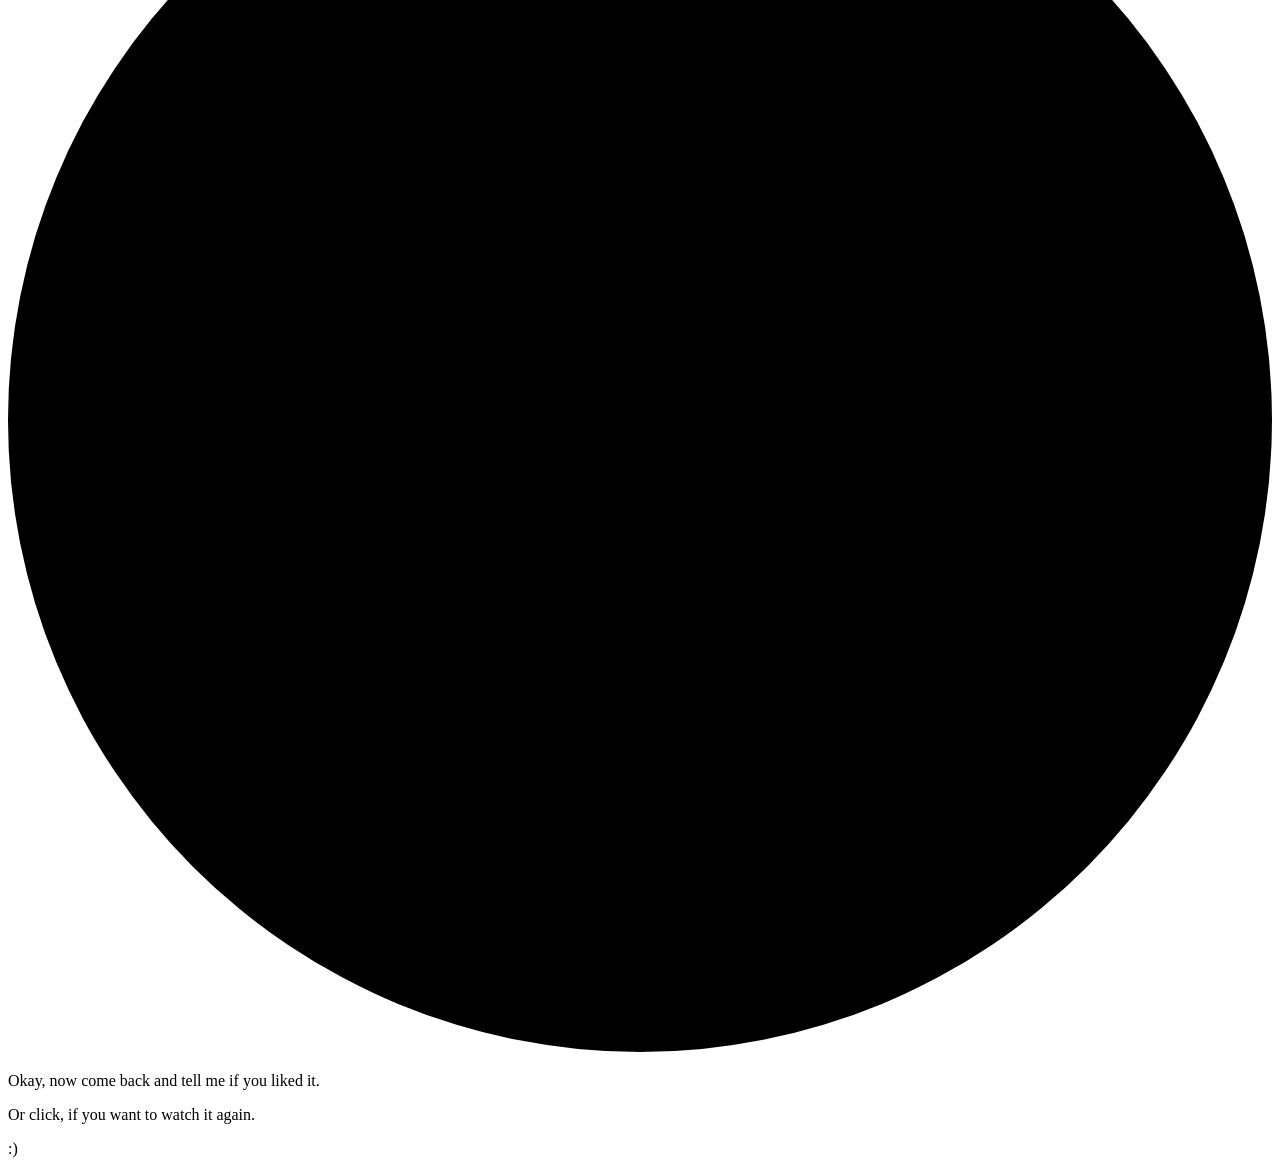
==== commit 5c4a61f3: "update: custom text and song for chị Yến" ====
--- a/index.html
+++ b/index.html
@@ -52,21 +52,24 @@
             <p class="idea-3">
                 và vạn sự như ý!<br>
                 <strong>^-^</strong>
-                .
             </p>
             <p class="idea-4">Còn bữa ăn hôm bữa e rủ</p>
             <p class="idea-5">
-                Sr, hôm nào về em bù ạ T-T
-                <span>Anyway...</span>
+                Sr, hôm nào về em bù ạ
+                <span>T-T</span>
             </p>
             <p class="idea-6">
-                <span>S</span>
-                <span>O</span>
+                <span>Anyway</span>
+                <span>!!!</span>
             </p>
         </div>
 
         <div class="six">
-            <img src="./img/Screenshot 2025-10-27 202536.jpg" alt="profile" class="profile-picture" id="imagePath"/>
+            <!-- <img src="./img/Screenshot 2025-10-27 202536.jpg" alt="profile" class="profile-picture" id="imagePath"/> -->
+            <img src="./img/Screenshot 2025-10-27 202536.jpg"
+                alt="profile"
+                style="width:250px;height:250px;object-fit:cover;border-radius:50%;border:3px solid white;box-shadow:0 0 15px rgba(0,0,0,0.2);" class="profile-picture" id="imagePath"/>
+
             <img src="img/hat.svg" alt="hat" class="hat" />
             <div class="wish">
                 <h3 class="wish-hbd">Happy Birthday!</h3>
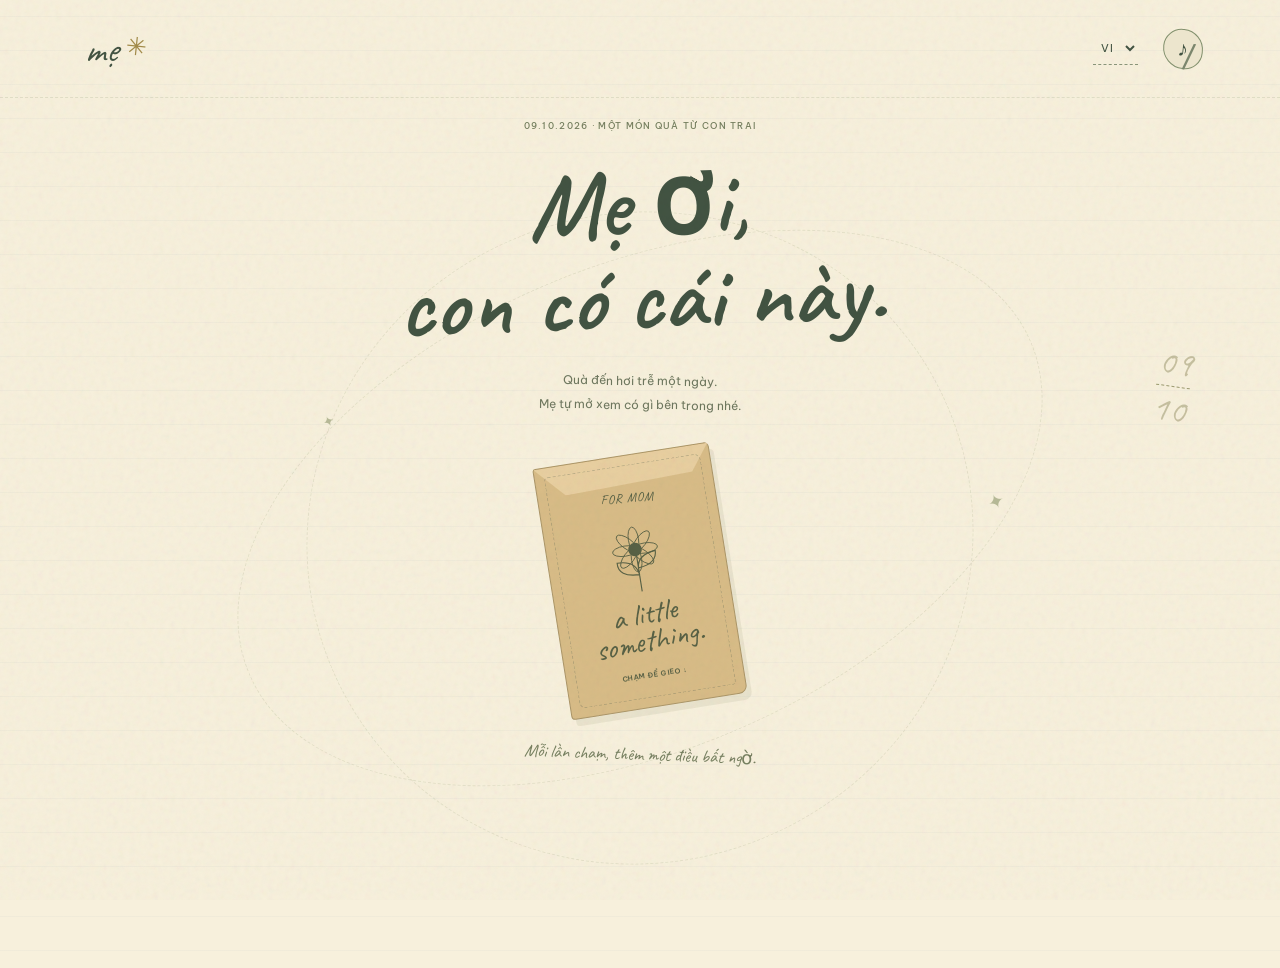
==== commit 9827839f: "Make mom's birthday gift handmade with soft background music" ====
--- a/index.html
+++ b/index.html
@@ -1,162 +1,5 @@
-<!DOCTYPE html>
-<html lang="en">
-
-<head>
-  <meta charset="UTF-8" />
-  <meta name="viewport" content="width=device-width, initial-scale=1.0" />
-  <meta http-equiv="X-UA-Compatible" content="ie=edge" />
-  <link rel="shortcut icon" type="image/png" href="img/favicon.png" />
-  <title>Happy Birthday!!! :)</title>
-  <!-- Google Font -->
-  <link rel="preconnect" href="https://fonts.googleapis.com">
-  <link rel="preconnect" href="https://fonts.gstatic.com" crossorigin>
-  <link href="https://fonts.googleapis.com/css2?family=Poppins:wght@300;400&display=swap" rel="stylesheet">
-  <!-- My Style -->
-  <link rel="stylesheet" href="./style/main.css" />
-</head>
-
-<body>
-
-    <audio class="song" loop autoplay>
-        <source src="./music/no1.mp3">
-        </source>
-        Your browser isn't invited for super fun audio time.
-    </audio>
-
-    <div class="container">
-        <div class="one">
-            <h1 class="one">
-                Hi
-                <span id="name">chị Yến</span>
-            </h1>
-            <p class="two" id="greetingText">Tiểu đệ đây ^-^!</p>
-        </div>
-
-        <div class="three">
-            <p>It's your birthday!! :D</p>
-        </div>
-
-        <div class="four">
-            <div class="text-box">
-                <p class="hbd-chatbox">
-                Kính thưa Yến tỷ,
-Tiểu đệ này, mang tấm lòng cung kính, nhân dịp khánh nhật của tỷ, đệ xin kính chúc tỷ nhan sắc như hoa, phúc thọ như núi, tài lộc cuồn cuộn tựa Trường Giang, và hoan hỉ ngập tràn như hội hoa đăng!
-                </p>
-                <p class="fake-btn">Send</p>
-            </div>
-        </div>
-
-        <div class="five">
-            <p class="idea-1"> Mong tỷ ngày sinh thần rực rỡ</p>
-            <p class="idea-2"> Tươi trẻ đầy ly.</p>
-            <p class="idea-3">
-                và vạn sự như ý!<br>
-                <strong>^-^</strong>
-            </p>
-            <p class="idea-4">Còn bữa ăn hôm bữa e rủ</p>
-            <p class="idea-5">
-                Sr, hôm nào về em bù ạ
-                <span>T-T</span>
-            </p>
-            <p class="idea-6">
-                <span>Anyway</span>
-                <span>!!!</span>
-            </p>
-        </div>
-
-        <div class="six">
-            <!-- <img src="./img/Screenshot 2025-10-27 202536.jpg" alt="profile" class="profile-picture" id="imagePath"/> -->
-            <img src="./img/Screenshot 2025-10-27 202536.jpg"
-                alt="profile"
-                style="width:250px;height:250px;object-fit:cover;border-radius:50%;border:3px solid white;box-shadow:0 0 15px rgba(0,0,0,0.2);" class="profile-picture" id="imagePath"/>
-
-            <img src="img/hat.svg" alt="hat" class="hat" />
-            <div class="wish">
-                <h3 class="wish-hbd">Happy Birthday!</h3>
-                <h5 id="wishText">🎉 May fortune and joy stick with you! ;)</h5>
-            </div>
-        </div>
-
-        <div class="seven">
-            <div class="baloons">
-                <img src="img/ballon2.svg" alt="" />
-                <img src="img/ballon1.svg" alt="" />
-                <img src="img/ballon3.svg" alt="" />
-                <img src="img/ballon1.svg" alt="" />
-                <img src="img/ballon2.svg" alt="" />
-                <img src="img/ballon3.svg" alt="" />
-                <img src="img/ballon2.svg" alt="" />
-                <img src="img/ballon3.svg" alt="" />
-                <img src="img/ballon1.svg" alt="" />
-                <img src="img/ballon2.svg" alt="" />
-                <img src="img/ballon3.svg" alt="" />
-                <img src="img/ballon2.svg" alt="" />
-                <img src="img/ballon1.svg" alt="" />
-                <img src="img/ballon3.svg" alt="" />
-                <img src="img/ballon2.svg" alt="" />
-                <img src="img/ballon3.svg" alt="" />
-                <img src="img/ballon1.svg" alt="" />
-                <img src="img/ballon2.svg" alt="" />
-                <img src="img/ballon1.svg" alt="" />
-                <img src="img/ballon3.svg" alt="" />
-                <img src="img/ballon3.svg" alt="" />
-                <img src="img/ballon1.svg" alt="" />
-                <img src="img/ballon2.svg" alt="" />
-                <img src="img/ballon3.svg" alt="" />
-                <img src="img/ballon2.svg" alt="" />
-                <img src="img/ballon1.svg" alt="" />
-                <img src="img/ballon3.svg" alt="" />
-                <img src="img/ballon2.svg" alt="" />
-                <img src="img/ballon3.svg" alt="" />
-                <img src="img/ballon1.svg" alt="" />
-                <img src="img/ballon2.svg" alt="" />
-                <img src="img/ballon1.svg" alt="" />
-                <img src="img/ballon3.svg" alt="" />
-            </div>
-        </div>
-
-        <div class="eight">
-            <svg viewBox="0 0 40 40" xmlns="http://www.w3.org/2000/svg">
-                <circle cx="20" cy="20" r="20" />
-            </svg>
-            <svg viewBox="0 0 40 40" xmlns="http://www.w3.org/2000/svg">
-                <circle cx="20" cy="20" r="20" />
-            </svg>
-            <svg viewBox="0 0 40 40" xmlns="http://www.w3.org/2000/svg">
-                <circle cx="20" cy="20" r="20" />
-            </svg>
-            <svg viewBox="0 0 40 40" xmlns="http://www.w3.org/2000/svg">
-                <circle cx="20" cy="20" r="20" />
-            </svg>
-            <svg viewBox="0 0 40 40" xmlns="http://www.w3.org/2000/svg">
-                <circle cx="20" cy="20" r="20" />
-            </svg>
-            <svg viewBox="0 0 40 40" xmlns="http://www.w3.org/2000/svg">
-                <circle cx="20" cy="20" r="20" />
-            </svg>
-            <svg viewBox="0 0 40 40" xmlns="http://www.w3.org/2000/svg">
-                <circle cx="20" cy="20" r="20" />
-            </svg>
-            <svg viewBox="0 0 40 40" xmlns="http://www.w3.org/2000/svg">
-                <circle cx="20" cy="20" r="20" />
-            </svg>
-            <svg viewBox="0 0 40 40" xmlns="http://www.w3.org/2000/svg">
-                <circle cx="20" cy="20" r="20" />
-            </svg>
-        </div>
-
-        <div class="nine">
-            <p>Okay, now come back and tell me if you liked it.</p>
-            <p id="replay">Or click, if you want to watch it again.</p>
-            <p class="last-smile">:)</p>
-        </div>
-    </div>
-
-</body>
-    <!-- Greensock -->
-    <script src="https://cdnjs.cloudflare.com/ajax/libs/gsap/3.11.5/gsap.min.js"></script>
-    <!-- Sweetalert -->
-    <script src="https://cdn.jsdelivr.net/npm/sweetalert2@11"></script>
-    <script type="application/javascript" src="./script/main.js"></script>
-
-</html>
+<!doctype html>
+<html lang="vi"><head><meta charset="UTF-8"><meta name="viewport" content="width=device-width,initial-scale=1,viewport-fit=cover"><meta name="theme-color" content="#f7f0dc"><meta name="description" content="Mẹ ơi, mở món quà nhỏ của con nhé. Một bông hoa, mấy tấm ảnh và một chuyến đi cả nhà cùng mong."><title>Một bông hoa cho mẹ · 09.10</title><link rel="stylesheet" href="style.css"><link rel="stylesheet" href="handmade.css"><link rel="preload" href="image/541171045_1275697083726663_1710481722325330093_n.jpg" as="image"></head><body>
+<canvas id="particles" aria-hidden="true"></canvas><div class="grain" aria-hidden="true"></div>
+<header class="topbar"><button id="home" class="wordmark" aria-label="Về bông hoa">mẹ<span>✳</span></button><div class="top-tools"><label class="sr-only" for="language">Language</label><select id="language" aria-label="Language"><option value="vi">VI</option><option value="en">EN</option><option value="ru">RU</option></select><button id="sound" class="icon-button" aria-pressed="false" aria-label="Bật âm thanh">♪<span class="sound-off" aria-hidden="true">/</span></button></div></header>
+<main id="app"></main><nav id="progress" aria-label="Các phần của món quà"></nav><p id="announcement" class="sr-only" role="status" aria-live="polite"></p><noscript><div class="no-script">Mẹ ơi, bật JavaScript để mở món quà nhé. Chúc mẹ sinh nhật vui vẻ, điều trị thuận lợi. Mong năm sau cả nhà mình lại đi du lịch cùng nhau. — Con trai mẹ</div></noscript><script type="module" src="script.js"></script></body></html>
--- a/style.css
+++ b/style.css
@@ -0,0 +1,10 @@
+@import url('https://fonts.googleapis.com/css2?family=Be+Vietnam+Pro:wght@400;500;600;700&family=Lora:ital,wght@0,400;0,500;1,400&display=swap');
+:root{--night:#102f31;--ink:#edf0df;--muted:#b0c2b6;--gold:#efcb89;--line:#a3bea62e;--green:#739781;--paper:#f5edd9;--dark:#274339}
+*{box-sizing:border-box}body{margin:0;background:var(--night);color:var(--ink);font:14px/1.7 'Be Vietnam Pro',sans-serif;min-width:300px;background-image:radial-gradient(ellipse at 73% 47%,#29524785,transparent 52%),radial-gradient(ellipse at 9% 5%,#355b4b55,transparent 42%);transition:background-color .7s;color-scheme:dark}button,select{font:inherit}button{cursor:pointer}button:disabled{cursor:default}a,button{-webkit-tap-highlight-color:transparent}button{color:inherit}button:focus-visible,select:focus-visible{outline:2px solid var(--gold);outline-offset:7px}button{touch-action:manipulation}.sr-only{position:absolute;width:1px;height:1px;padding:0;margin:-1px;overflow:hidden;clip:rect(0,0,0,0);white-space:nowrap;border:0}[hidden]{display:none!important}.grain{position:fixed;inset:0;pointer-events:none;opacity:.09;z-index:10;background-image:url("data:image/svg+xml,%3Csvg viewBox='0 0 180 180' xmlns='http://www.w3.org/2000/svg'%3E%3Cfilter id='n'%3E%3CfeTurbulence type='fractalNoise' baseFrequency='.87' numOctaves='3' stitchTiles='stitch'/%3E%3C/filter%3E%3Crect width='100%25' height='100%25' opacity='.55' filter='url(%23n)'/%3E%3C/svg%3E")}#particles{position:fixed;inset:0;pointer-events:none;z-index:15}.topbar{height:98px;padding:24px 6vw;display:flex;align-items:center;justify-content:space-between;position:relative;z-index:20;max-width:1600px;margin:auto}.wordmark{background:none;border:0;font:italic 31px 'Lora',serif;display:flex;gap:10px;align-items:center}.wordmark span{color:var(--gold);font:25px serif}.top-tools{display:flex;gap:25px;align-items:center}.top-tools select{border:0;border-bottom:1px solid var(--line);background:transparent;color:var(--muted);padding:8px 4px;font-size:11px;letter-spacing:1px;cursor:pointer}.top-tools option{background:var(--night);color:var(--ink)}.icon-button{width:40px;height:40px;border:1px solid #d4e7cd40;border-radius:50%;background:none;position:relative;font-size:21px}.sound-off{position:absolute;left:19px;top:3px;font-size:27px;color:#a6b6a8}.icon-button[aria-pressed=true] .sound-off{display:none}#app{max-width:1220px;margin:auto;padding:0 60px;position:relative}.scene{position:relative;min-height:calc(100svh - 206px);padding:38px 0 28px}.scene-enter{animation:enter .65s both}@keyframes enter{from{opacity:0;transform:translateY(18px);filter:blur(5px)}to{opacity:1;transform:none;filter:blur(0)}}h1,h2,p{margin-top:0}h1{font:400 clamp(39px,4.3vw,62px)/1.2 'Lora',serif;letter-spacing:-1.7px;margin-bottom:26px;outline:none;text-wrap:balance}h1:focus{outline:none}.eyebrow{font-size:9px;letter-spacing:2.7px;font-weight:500;color:var(--gold);margin-bottom:26px}.scene-sub{color:var(--muted);font-size:12px;line-height:2.1;margin-bottom:26px;max-width:490px;text-wrap:pretty}.primary{background:var(--gold);color:#263d32;border:1px solid var(--gold);min-height:49px;padding:12px 23px;border-radius:999px;display:inline-flex;gap:25px;justify-content:center;align-items:center;font-size:12px;font-weight:600;box-shadow:0 6px 25px #00000016;transition:transform .2s,background .2s}.primary:hover{background:#f6dcae;transform:translateY(-2px)}.primary span{font-size:20px;line-height:1}.text-button{background:none;border:0;border-bottom:1px solid #a8c2aa55;padding:8px 2px;color:var(--muted);font-size:11px}.text-button:hover{color:var(--gold)}.quiet{color:var(--muted);font-size:10px;line-height:1.9;margin:20px 0 0}.intro-scene{display:flex;align-items:center;text-align:center;flex-direction:column;padding:20px 0 45px;min-height:calc(100svh - 98px);isolation:isolate}.intro-scene h1{font-size:clamp(44px,5.6vw,78px);margin-bottom:19px;line-height:1.12}.intro-scene .eyebrow{margin-bottom:24px}.intro-scene .scene-sub{font-size:12px;margin-bottom:25px}.seed-packet{position:relative;isolation:isolate;width:178px;height:254px;flex-shrink:0;border:0;border-radius:3px 3px 6px 5px;background:#e0bd7c;color:#374b36;box-shadow:12px 21px 40px #0005,inset -6px 0 #9b813322,inset 0 -4px #96713722;transform:rotate(-8deg);transition:transform .4s,box-shadow .4s;padding:17px 16px 14px;display:flex;flex-direction:column;align-items:center;margin-top:12px}.seed-packet:after{content:'';position:absolute;inset:9px;border:1px solid #43503644;border-radius:2px;pointer-events:none}.seed-packet:hover{transform:rotate(-3deg) translateY(-9px);box-shadow:16px 26px 45px #0006}.packet-fold{position:absolute;inset:0 0 auto;height:30px;background:#ecd296;clip-path:polygon(0 0,100% 0,87% 90%,13% 90%);box-shadow:0 3px #64451d20}.packet-top{font-size:8px;letter-spacing:3px;margin-top:17px}.seed-packet svg{width:68px;height:83px;margin-top:9px}.packet-name{font:italic 25px/1.05 'Lora',serif;margin:1px 0 15px}.packet-bottom{font-size:7px;letter-spacing:1px;font-weight:600}.intro-hint{margin-top:33px;font-size:10px;color:var(--muted);letter-spacing:.3px}.resume{margin-top:4px}.intro-orbit{position:absolute;border:1px solid #a1bd9c12;border-radius:50%;z-index:-1;pointer-events:none}.orbit-one{width:670px;height:670px;left:calc(50% - 335px);top:105px;transform:rotate(-25deg)}.orbit-two{width:850px;height:500px;left:calc(50% - 425px);top:160px;transform:rotate(-25deg)}.intro-orbit:after{content:'✦';position:absolute;left:13%;top:13%;font-size:14px;color:var(--gold);opacity:.7}.orbit-two:after{left:auto;right:10%;top:74%;font-size:20px}.intro-date{position:absolute;right:0;top:30%;font:35px/1.35 'Lora',serif;color:#c2ceac45;letter-spacing:3px}.intro-date i{font-style:normal;border-top:1px solid #dce2c235}.story-grid{display:grid;grid-template-columns:1.04fr 1fr;grid-template-rows:auto 1fr;column-gap:70px;align-content:center;min-height:calc(100svh - 214px)}.scene-copy{grid-column:1;grid-row:1;align-self:end;position:relative;z-index:2;padding-top:30px}.scene-bottom{grid-column:1;grid-row:2;align-self:start;position:relative;z-index:3;padding-bottom:20px}.birthday-stage,.memory-stage,.growing-stage,.suitcase-stage{grid-column:2;grid-row:1 / 3;align-self:center;justify-self:center;width:100%;position:relative}.birthday-stage{padding-bottom:40px}.cake-platform{position:relative;height:325px;width:320px;margin:auto}.cake-shadow{position:absolute;width:350px;height:260px;left:-15px;top:100px;border-radius:50%;background:radial-gradient(ellipse,#c5b27414,transparent 66%)}.cake-body{position:absolute;bottom:43px;left:45px;width:230px;height:108px;border-radius:50% 50% 16% 16% / 18% 18% 15% 15%;background:linear-gradient(90deg,#b68c5b,#e4bf89 24%,#efd29c 60%,#b69261);box-shadow:inset 0 -5px #6e522a1a,0 8px 30px #0002}.cake-body>span{position:absolute;bottom:24px;width:100%;text-align:center;color:#64553788;font:16px 'Lora',serif;letter-spacing:8px}.cake-icing{position:absolute;top:-12px;left:-3px;width:236px;height:53px;border-radius:50%;background:#f0e1ba;box-shadow:inset 0 -7px #d5bc9380}.cake-icing:after{content:'';position:absolute;top:30px;left:23px;width:17px;height:25px;background:#e5d2aa;border-radius:0 0 20px 20px;box-shadow:51px -4px #ead8b2,108px -6px #e9d6ad,166px -12px #e3cca2}.cake-plate{position:absolute;width:302px;height:40px;background:linear-gradient(#6b8470,#496352);border-radius:50%;bottom:20px;left:9px;z-index:-1;border-bottom:5px solid #3b5347}.candle{position:absolute;left:136px;bottom:140px;width:48px;height:135px;background:none;border:0;z-index:2}.wax{position:absolute;bottom:0;left:17px;width:14px;height:76px;border-radius:3px;background:repeating-linear-gradient(125deg,#7f9d8d 0 8px,#e3dbb4 8px 15px);box-shadow:inset -3px 0 #435b4b40}.wick{position:absolute;width:2px;height:10px;left:23px;bottom:75px;background:#3d3c29}.flame{position:absolute;bottom:87px;left:13px;width:23px;height:38px;transform:rotate(8deg);border-radius:65% 35% 60% 40%;background:radial-gradient(ellipse at 50% 80%,#fff9cb 0 30%,#f4c773 50%,#e6a84d 80%);box-shadow:0 0 26px #f9d18066,0 0 70px #ecc77844;animation:flicker 1.4s ease-in-out infinite alternate}.candle-halo{position:absolute;inset:-60px -70px 0;background:radial-gradient(ellipse,#e5ce8630,transparent 66%);pointer-events:none}.out .flame,.out .candle-halo{display:none}.out .wick:after{content:'';position:absolute;width:2px;height:45px;left:0;bottom:8px;background:linear-gradient(transparent,#c9d5c380);filter:blur(2px);transform:rotate(-13deg);animation:smoke 2s both}@keyframes flicker{to{transform:rotate(-5deg) scale(.91,1.07)}}@keyframes smoke{to{opacity:0;transform:translate(15px,-35px) rotate(20deg)}}.object-hint{text-align:center;font-size:10px;letter-spacing:.7px;color:var(--muted);margin:0}.unfold-note{background:var(--paper);color:var(--dark);padding:24px 27px;border-radius:2px;margin:0 0 25px;transform:rotate(-1.6deg);box-shadow:0 12px 35px #001b2425;animation:unfold .55s ease-out}.unfold-note p{font-size:12px;line-height:1.95;margin:0}.note-star{font-size:23px;color:#987d45;display:block;margin-bottom:7px}@keyframes unfold{from{opacity:0;transform:perspective(600px) rotateX(-45deg)}to{opacity:1;transform:rotate(-1.6deg)}}.mini-garden{position:absolute;width:110px;height:150px;right:-55px;bottom:0;opacity:.5}.flower-art{position:relative;width:100%;max-width:440px;margin:auto;filter:drop-shadow(0 15px 25px #001e2120)}.flower-art svg{display:block;width:100%;height:auto;overflow:visible}.petal{transform:scale(.045);transform-origin:200px 205px;opacity:.15;transition:transform 1.1s cubic-bezier(.2,.8,.3,1),opacity .7s;transition-delay:var(--delay)}.petal.open{transform:scale(1);opacity:1;animation:petal-open .9s cubic-bezier(.2,.7,.3,1) both;animation-delay:var(--delay)}@keyframes petal-open{from{transform:scale(.05);opacity:.1}to{transform:scale(1);opacity:1}}.leaf{transform-origin:200px 395px}.leaf-left{animation:leaf-open 1s .2s both}.leaf-right{animation:leaf-open 1s .35s both}@keyframes leaf-open{from{opacity:0;transform:scale(.1)}to{opacity:1;transform:scale(1)}}.flower-center{transition:r .7s}.memory-stage{max-width:370px;padding:25px 0 5px}.photo-stack{position:relative;perspective:1000px;margin:0 14px;touch-action:pan-y}.stack-sheet{position:absolute;inset:0;background:#c6bfa5;border:1px solid #dbd2b6;box-shadow:0 15px 35px #001a2030}.sheet-one{transform:rotate(-7deg)}.sheet-two{transform:rotate(5deg);background:#d3c7a7}.memory-card{position:relative;display:block;width:100%;border:0;background:#f4ead4;padding:10px 10px 0;box-shadow:0 10px 30px #00192255;transform:rotate(-2deg);color:#3b5146;text-align:left;min-height:392px;animation:photo-turn .45s both;touch-action:pan-y}.memory-card img{width:100%;height:330px;object-fit:contain;display:block;background:#e2ddcd}.photo-caption{display:flex;justify-content:space-between;gap:8px;padding:14px 3px 18px;font-size:10px}.photo-caption>span{font-size:18px}.photo-back{min-height:382px;display:flex;flex-direction:column;align-items:center;justify-content:center;text-align:center;padding:25px 23px;background:repeating-linear-gradient(transparent 0 27px,#8fa89323 27px 28px);font:18px/1.8 'Lora',serif}.back-number{font:italic 44px 'Lora',serif;color:#9e8954;margin-bottom:23px}.photo-back small{font:10px 'Be Vietnam Pro',sans-serif;margin-top:32px;color:#738270}@keyframes photo-turn{from{opacity:.5;transform:rotate(-2deg) rotateY(-30deg) scale(.97)}to{opacity:1;transform:rotate(-2deg)}}.photo-controls{display:flex;align-items:center;justify-content:center;gap:28px;margin-top:35px}.round-button{background:transparent;border:1px solid #bdd1b34d;width:42px;height:42px;border-radius:50%;font-size:20px;transition:background .2s}.round-button:hover{background:#9eb89e22}.photo-count{font-size:12px;letter-spacing:2px}.photo-count>span{color:#8ca599;font-size:10px}.collected{display:flex;align-items:center;gap:18px;font-size:10px;color:var(--muted);margin:0 0 26px}.collect-dots{display:flex;gap:5px}.collect-dots i{width:6px;height:6px;border:1px solid #b6c9a9;border-radius:50%}.collect-dots .filled{background:var(--gold);border-color:var(--gold)}.growing-stage{max-width:390px;align-self:center}.water-choices{display:flex;flex-direction:column;gap:9px;max-width:360px}.water-choice{display:flex;align-items:center;gap:15px;text-align:left;padding:10px 15px;border:1px solid #a9c7b045;border-radius:14px;background:#b5d2b807;font-size:11px;transition:background .3s,border-color .3s}.water-choice svg{width:28px;height:28px;color:#a8cfca;flex-shrink:0}.water-choice small{margin-left:auto;font-size:16px;color:#9db8a2}.water-choice:hover{background:#b5d2b818}.water-choice.selected{background:#b5d2b81c;border-color:#d5c08a99}.water-choice.selected svg{color:var(--gold)}.health-note{font-size:12px;line-height:1.9;color:#d8e4cf;max-width:380px;min-height:70px;margin:19px 0}.water-rings{position:absolute;bottom:5%;left:20%;width:60%;height:15px;border:1px solid #b0c9a444;border-radius:50%}.pack-choices{display:flex;gap:10px;max-width:420px}.pack-choice{display:flex;flex:1;flex-direction:column;align-items:center;justify-content:center;min-height:119px;border-radius:14px;border:1px solid #bfd3b74d;background:#b5d2b807;padding:11px 6px;transition:transform .2s,background .2s;gap:7px;min-width:0}.pack-choice svg{width:31px;height:31px;color:#c6d6bb}.pack-choice>span{font-size:10px}.pack-choice>small{font-size:8px;color:var(--muted)}.pack-choice.selected{border-color:var(--gold);background:#c9bd8420;transform:translateY(-3px)}.pack-choice.selected svg{color:var(--gold)}.suitcase-stage{max-width:420px;padding-top:40px}.suitcase{position:relative;height:310px;width:340px;margin:auto;transform:rotate(-7deg)}.case-handle{position:absolute;width:94px;height:24px;border:8px solid #866b46;border-bottom:0;border-radius:13px 13px 0 0;left:123px;top:0}.case-lid{position:absolute;top:19px;left:0;width:340px;height:136px;border:7px solid #be9661;background:linear-gradient(140deg,#b39664,#c1a876);border-radius:22px 22px 8px 8px;box-shadow:inset 0 0 0 3px #94714344;display:flex;align-items:center;justify-content:space-around;color:#5d583a}.case-lid>span:first-child{font:15px/1.4 'Lora',serif;letter-spacing:4px;transform:rotate(5deg)}.case-stamp{border:2px dashed #65795677;background:#b9c89a88;padding:10px;font:24px/1 'Lora',serif;border-radius:50%;transform:rotate(-16deg)}.case-inside{position:absolute;top:154px;left:0;width:340px;height:82px;border:6px solid #c3a06b;border-radius:0 0 5px 5px;background:#354f41;display:flex;align-items:center;justify-content:center;gap:20px}.packed-item{opacity:.08;color:#f0d5a2;transform:translateY(-10px);transition:opacity .3s,transform .4s}.packed-item svg{width:48px;height:48px}.packed-item.in{opacity:1;transform:translateY(0);animation:pack-in .5s both}@keyframes pack-in{from{opacity:0;transform:translateY(-40px) rotate(-15deg)}to{opacity:1;transform:translateY(0) rotate(0)}}.case-front{position:absolute;bottom:12px;left:0;width:340px;height:70px;background:linear-gradient(100deg,#997b51,#bd9d66);border:5px solid #b18d58;border-radius:3px 3px 20px 20px;box-shadow:0 20px 35px #00192340;text-align:center}.case-front span{font-size:8px;letter-spacing:2px;color:#fff0c699;line-height:58px}.case-front i{position:absolute;top:4px;left:45px;width:16px;height:18px;border:2px solid #e5c883;background:#96713d;border-radius:2px}.case-front i:last-child{left:auto;right:45px}.travel-ticket{background:var(--paper);color:var(--dark);border-radius:9px;padding:15px 18px;margin:20px 0 22px;max-width:430px;transform:rotate(-1deg);box-shadow:0 6px 25px #00172222;animation:unfold .4s}.travel-ticket>div:first-child{display:flex;justify-content:space-between;gap:10px;border-bottom:1px dashed #6a815b55;padding-bottom:9px}.travel-ticket small{font-size:8px;letter-spacing:1px}.travel-ticket strong{font-size:10px}.ticket-route{padding:10px 0 5px;font-size:9px;display:flex;justify-content:space-between;gap:10px;font-weight:600}.ticket-route span{font-size:19px}.travel-ticket p{font-size:9px;line-height:1.6;margin:0;color:#627760}.finale{text-align:center;padding-top:12px;min-height:calc(100svh - 214px)}.final-copy h1{font-size:clamp(36px,4.1vw,55px);margin-bottom:16px}.final-copy .eyebrow{margin-bottom:20px}.final-copy .scene-sub{margin:0 auto;max-width:600px;font-size:11px}.final-flower{position:relative;width:350px;max-width:85%;margin:-2px auto -95px}.final-flower .flower-art{width:100%}.final-flower .full{animation:bloom-reveal 1.5s both}@keyframes bloom-reveal{from{opacity:.2;transform:translateY(15px) scale(.95)}to{opacity:1;transform:none}}.petal-links{position:absolute;inset:0}.petal-link{position:absolute;width:95px;height:65px;background:none;border:0;border-radius:50%;color:#594729;display:flex;align-items:center;justify-content:center;flex-direction:column;gap:1px;transition:transform .2s}.petal-link:hover{transform:scale(1.13)}.petal-link span{font-size:24px;line-height:1.2}.petal-link small{font-size:8px;line-height:1.25;max-width:85px}.petal-link-0{top:9%;left:calc(50% - 47px)}.petal-link-1{top:31%;right:2%}.petal-link-2{top:52%;left:calc(50% - 47px)}.petal-link-3{top:31%;left:2%}.flower-spark{position:absolute;left:calc(50% - 27px);top:33%;width:54px;height:54px;border:0;background:none;border-radius:50%;color:#edce8e;font-size:22px}.petal-hint{position:relative;margin:58px 0 18px;font-size:9px;color:var(--muted)}.final-note{position:relative;font:italic 17px/1.7 'Lora',serif;color:#e2d6b6;margin:0 0 24px}.final-actions{display:flex;justify-content:center;align-items:center;gap:25px}.final-actions .primary{font-size:11px;min-height:43px}.finale #download-status{min-height:20px}.return-flower{position:absolute;top:0;right:0;z-index:5;font-size:10px}.no-script{padding:60px;max-width:700px;margin:auto}#progress{position:relative;z-index:5;display:flex;max-width:720px;margin:12px auto 0;justify-content:space-between;padding:22px 25px 28px;gap:12px}#progress:before{content:'';position:absolute;top:37px;left:65px;right:65px;height:1px;background:#abc2a62e;z-index:-1}.step{display:flex;flex-direction:column;align-items:center;gap:9px;background:none;border:0;padding:0;min-width:55px;flex:1;color:#93aa9c}.step-dot{display:flex;align-items:center;justify-content:center;width:30px;height:30px;border-radius:50%;border:1px solid #90aa964f;background:#153535;font-size:10px}.step-label{font-size:8px;line-height:1.4;max-width:90px}.step.active{color:var(--gold)}.step.active .step-dot{border-color:var(--gold);box-shadow:0 0 0 4px #d7c08114}.step.done .step-dot{background:#688a7236;color:#d6d4a9}.step:disabled{opacity:.35}.step:not(:disabled):hover{color:var(--gold)}
+@media(min-width:1450px){.scene-copy h1{font-size:65px}.scene{padding-top:60px}.intro-scene{padding-top:35px}.seed-packet{margin-top:20px}}
+@media(max-width:1050px){#app{padding:0 40px}.story-grid{column-gap:35px}.scene-copy h1{font-size:43px}.cake-platform{transform:scale(.85);transform-origin:center}.memory-stage{max-width:320px}.memory-card img{height:285px}.memory-card{min-height:350px}.photo-back{min-height:340px}.suitcase{transform:rotate(-7deg) scale(.85)}.mini-garden{right:-25px}.pack-choice>span{font-size:9px}.final-flower{width:325px}}
+@media(max-width:700px){.topbar{height:78px;padding:18px 24px}.wordmark{font-size:27px}.top-tools{gap:15px}#app{padding:0 25px;overflow:clip}.scene{padding-top:22px;min-height:calc(100svh - 182px)}.eyebrow{font-size:8px;letter-spacing:1.8px;margin-bottom:17px}h1{font-size:38px;letter-spacing:-1px}.intro-scene{padding-top:28px;min-height:calc(100svh - 78px);padding-bottom:45px}.intro-scene h1{font-size:clamp(37px,9vw,55px);max-width:100%}.intro-scene .eyebrow{font-size:7px;letter-spacing:1.5px}.intro-scene .scene-sub{font-size:11px}.intro-date{right:0;top:48%;font-size:23px}.seed-packet{width:161px;height:233px;margin-top:10px}.packet-name{font-size:23px}.seed-packet svg{height:73px}.packet-top{margin-top:15px}.orbit-one{width:440px;height:530px;left:calc(50% - 220px);top:165px}.orbit-two{width:560px;height:400px;left:calc(50% - 280px);top:210px}.story-grid{display:flex;flex-direction:column;gap:0;min-height:calc(100svh - 178px)}.scene-copy{padding-top:8px;align-self:stretch;text-align:center}.scene-copy h1{font-size:35px;line-height:1.22;margin-bottom:17px}.scene-sub{font-size:11px;line-height:1.9;margin:0 auto 8px;max-width:380px}.birthday-stage,.memory-stage,.growing-stage,.suitcase-stage{align-self:center;order:2}.scene-copy{order:1}.scene-bottom{order:3;align-self:stretch;text-align:center;padding-bottom:5px}.birthday-stage{padding-bottom:15px;margin-top:-8px}.cake-platform{height:265px;transform:scale(.76);transform-origin:center bottom;margin-top:-20px;margin-bottom:0}.object-hint{font-size:9px;margin-top:0}.unfold-note{text-align:left;max-width:410px;margin:14px auto 24px;padding:20px 24px}.unfold-note p{font-size:11px}.note-star{margin-bottom:4px}.mini-garden{display:none}.quiet{font-size:9px;max-width:380px;margin:17px auto 0}.memory-stage{max-width:285px;padding-top:23px}.memory-card{min-height:310px}.memory-card img{height:250px}.photo-back{min-height:300px;font-size:16px;padding:20px}.photo-caption{font-size:9px;padding:13px 3px 15px}.photo-controls{margin-top:25px;gap:25px}.round-button{width:40px;height:40px}.collected{justify-content:center;margin:20px 0 16px}.growing-stage{max-width:235px;margin:-5px auto -50px;pointer-events:none}.health-scene .scene-copy{z-index:3}.water-choices{max-width:380px;margin:0 auto;position:relative}.water-choice{text-align:left;font-size:10px;padding:9px 13px;min-height:49px;background:#143b38}.water-choice.selected{background:#254b40}.health-note{min-height:50px;font-size:11px;max-width:350px;margin:16px auto}.suitcase-stage{padding-top:0;height:235px;margin:12px 0 0}.suitcase{transform:rotate(-7deg) scale(.67);transform-origin:top center}.pack-choices{max-width:390px;margin:0 auto}.pack-choice{min-height:104px}.pack-choice svg{width:28px;height:28px}.pack-choice>span{font-size:9px}.pack-choice small{font-size:7px}.travel-ticket{text-align:left;max-width:390px;margin:20px auto}.primary{font-size:11px;padding:12px 21px;gap:18px;max-width:100%}.finale{padding-top:18px}.final-copy h1{font-size:37px}.final-copy .scene-sub{font-size:10px;max-width:350px}.final-flower{width:305px;max-width:95%;margin:10px auto -90px}.petal-link{width:78px;height:60px}.petal-link small{font-size:7px;max-width:70px}.petal-link-0,.petal-link-2{left:calc(50% - 39px)}.petal-link-1{right:3%}.petal-link-3{left:3%}.petal-link span{font-size:20px}.flower-spark{top:33%;width:46px;height:46px;left:calc(50% - 23px)}.petal-hint{font-size:8px;margin-top:62px}.final-note{font-size:15px;max-width:350px;margin:0 auto 22px}.final-actions{flex-direction:column;gap:11px}.return-flower{position:relative;display:block;top:auto;right:auto;margin:0 auto 10px;width:max-content;font-size:9px}#progress{padding:21px 13px 23px;gap:3px;margin-top:18px}#progress:before{left:35px;right:35px;top:36px}.step{min-width:0}.step-label{font-size:7px;max-width:65px}.step-dot{width:29px;height:29px}.no-script{padding:30px}.intro-hint{font-size:9px}}
+@media(max-width:360px){#app{padding:0 18px}.scene-copy h1{font-size:30px}.pack-choice>span{font-size:8px}.ticket-route{font-size:8px}.final-copy h1{font-size:33px}.seed-packet{width:148px;height:224px}.cake-platform{width:300px}.photo-stack{margin:0 17px}}
+body{overflow-x:clip}.final-flower{margin-bottom:0}.petal-hint{margin-top:0}.planting-overlay{position:fixed;inset:0;z-index:30;background:#102f31;display:grid;place-items:center;pointer-events:none;animation:planting-away 1.35s both}.planting-overlay svg{width:190px;height:240px}.planting-seed{animation:seed-fall .55s cubic-bezier(.5,0,.8,.5) both}.planting-sprout{stroke-dasharray:170;stroke-dashoffset:170;animation:sprout-draw .7s .4s forwards}.planting-soil{opacity:.4}@keyframes seed-fall{0%{transform:translateY(-110px) rotate(-30deg);opacity:0}30%{opacity:1}80%{opacity:1}100%{transform:translateY(45px) rotate(0);opacity:0}}@keyframes sprout-draw{to{stroke-dashoffset:0}}@keyframes planting-away{0%,72%{opacity:1}100%{opacity:0;visibility:hidden}}
+@media(prefers-reduced-motion:reduce){*,*:before,*:after{animation:none!important;transition:none!important;scroll-behavior:auto!important}.petal.open{transform:scale(1);opacity:1}.scene-enter{opacity:1;filter:none}.flame{transform:none}.seed-packet:hover{transform:rotate(-8deg)}.planting-overlay{display:none}}
+
--- a/handmade.css
+++ b/handmade.css
@@ -0,0 +1,117 @@
+@import url('https://fonts.googleapis.com/css2?family=Caveat:wght@400;500;600;700&display=swap');
+
+/* Same gift and controls, on a few imperfect sheets of notebook paper. */
+:root{--night:#f7f0dc;--paper:#fff9e9;--ink:#425342;--muted:#6e775e;--gold:#8d713b;--line:#8f9d7540;--green:#7f916b;--dark:#425342;--hand:'Caveat','Segoe Print','Comic Sans MS',cursive}
+body{color-scheme:light;background-color:#f7f0dc;background-image:repeating-linear-gradient(0deg,transparent 0 33px,#9cafb113 33px 34px);transition:none}
+.grain{opacity:.12;mix-blend-mode:multiply}
+.topbar{border-bottom:1px dashed #8f9d7536}
+.wordmark{font-family:var(--hand);font-size:37px;transform:rotate(-4deg)}
+.wordmark span{color:#a18a49;transform:rotate(10deg)}
+.top-tools select{color:var(--ink);border-bottom:1px dashed #899479}
+.top-tools option{background:var(--paper);color:var(--ink)}
+.icon-button{border-color:#82906d;border-radius:47% 53% 45% 55%;background:#ece5cd;transform:rotate(6deg);color:var(--ink)}
+.icon-button[aria-pressed=true]{background:#e3d39c}
+.sound-off{color:#7b866d}
+button:focus-visible,select:focus-visible{outline-color:#7c8e60;outline-style:dashed}
+h1,.scene-copy h1,.final-copy h1{font-family:var(--hand);font-weight:600;font-size:clamp(54px,5.6vw,76px);line-height:1.04;letter-spacing:0;transform:rotate(-1.5deg)}
+.intro-scene h1{font-family:var(--hand);font-size:clamp(65px,7.5vw,100px);font-weight:600;line-height:.98;letter-spacing:0;transform:rotate(-2deg);margin-bottom:24px}
+.eyebrow{color:#778060;font-size:9px;letter-spacing:1.3px}
+.scene-sub{color:#6e775e;line-height:2}
+.intro-scene .scene-sub{transform:rotate(.7deg)}
+.intro-hint,.object-hint{font-family:var(--hand);font-size:18px;letter-spacing:0;color:#778060}
+.intro-hint{transform:rotate(2deg);margin-top:31px}
+.intro-date{font-family:var(--hand);color:#9b966a88;transform:rotate(8deg);letter-spacing:1px}
+.intro-date i{border-top:1px dashed #9d9b70}
+.intro-orbit{border-color:#88936b2b;border-style:dashed;transform:rotate(-23deg) scaleY(.97)}
+.intro-orbit:after{color:#8c9669;opacity:.6}
+.primary{background:#e7d49a;border:1.5px solid #6b7957;color:#425342;box-shadow:2px 3px 0 #6c77572b;border-radius:43px 37px 44px 35px / 36px 44px 34px 40px;transform:rotate(-1deg);font-size:12px}
+.primary:hover{background:#efdfa9;transform:rotate(1deg) translateY(-1px)}
+.text-button{color:#6e775e;border-bottom:1px dashed #8f9974}
+.text-button:hover{color:#445c3e}
+.seed-packet{background:#d8bc87;color:#586145;box-shadow:4px 7px 0 #7e79551b;border:1px solid #ac9668;border-radius:3px 5px 8px 4px;transform:rotate(-9deg)}
+.seed-packet:hover{box-shadow:5px 9px 0 #7e795522;transform:rotate(-5deg) translateY(-5px)}
+.seed-packet:after{border-style:dashed;border-color:#6a715a55;border-radius:4px 7px 3px 6px}
+.packet-fold{background:#e8cfa0;box-shadow:none;clip-path:polygon(0 0,100% 0,89% 87%,16% 100%)}
+.packet-name{font-family:var(--hand);font-size:30px;font-style:normal;line-height:.9;transform:rotate(-3deg)}
+.packet-top{font-family:var(--hand);font-size:13px;letter-spacing:1px;transform:rotate(4deg);margin-top:14px}
+.packet-bottom{letter-spacing:.5px}
+.cake-platform{rotate:-3deg}
+.cake-shadow{background:none;border:1px dashed #9b9b7033;height:35px;top:auto;bottom:15px;left:6px;width:310px}
+.cake-body{background:#d2b384;border:1px solid #9a845a;box-shadow:inset 0 -5px #b39b721f;border-radius:48% 52% 17% 14% / 17% 20% 15% 12%}
+.cake-body>span{font-family:var(--hand);font-size:23px;letter-spacing:2px;color:#826f4d}
+.cake-icing{background:#f2e2bd;border:1px solid #b8a77f;box-shadow:none;rotate:1deg}
+.cake-plate{background:#dce0c4;border-bottom-color:#a5b08b;box-shadow:none}
+.candle-halo{display:none}
+.unfold-note{background:repeating-linear-gradient(#fff9e9 0 27px,#b8c6ba36 27px 28px);border:1px solid #d5cfb2;box-shadow:3px 5px 0 #807b4f12;position:relative;border-radius:1px 5px 3px 2px;padding-top:28px}
+.unfold-note:before{content:'';position:absolute;top:-11px;left:31%;height:22px;width:83px;background:#d8cc99b3;transform:rotate(-5deg);border-left:1px dashed #b3a67b;border-right:1px dashed #b3a67b}
+.unfold-note p{color:#536047;line-height:1.95}
+.note-star{color:#a28b50;transform:rotate(10deg);width:max-content}
+.flower-art{filter:none}
+.flower-art svg{filter:url(#pencil-edge)}
+.petal path:first-child{stroke:#9b814a;stroke-width:1.1;stroke-linejoin:round}
+.flower-center{fill:#a28a58;stroke:#7f704a;stroke-width:1.5}
+.stem{stroke:#7f916b;stroke-width:5}
+.leaf-left{fill:#8f9f73;stroke:#6f845f;stroke-width:1}
+.leaf-right{fill:#a3ae7c;stroke:#7e8c61;stroke-width:1}
+.ground-glow{fill:#7f916b;opacity:.08}
+.stack-sheet{box-shadow:2px 4px 0 #7c735f13;border-color:#d8cfb1;background:#e5d9ba}
+.sheet-two{background:#e9dfc8}
+.photo-stack:after{content:'';position:absolute;left:35%;top:-13px;width:86px;height:25px;background:#d3c994b3;border-left:1px dashed #aaa16f;border-right:1px dashed #aaa16f;transform:rotate(6deg);pointer-events:none;z-index:2}
+.memory-card{box-shadow:3px 6px 0 #8778551f;border:1px solid #d6c9a6;background:#fff9e9;border-radius:3px 1px 4px 2px}
+.memory-card img{background:#e9e1cc}
+.photo-caption{font-family:var(--hand);font-size:19px;line-height:1.1;padding-top:12px}
+.photo-back{font-family:var(--hand);font-size:25px;line-height:1.35;background:repeating-linear-gradient(transparent 0 28px,#9cafa633 28px 29px);color:#526246}
+.back-number{font-family:var(--hand);font-style:normal;transform:rotate(7deg);color:#a28b4f}
+.photo-back small{color:#7c8668}
+.round-button{border:1px solid #879273;border-radius:45% 54% 48% 52%;background:#eeead6;color:#556447;box-shadow:1px 2px 0 #737c5720}
+.round-button:hover{background:#e3dfc8}
+.photo-count{color:#59694e}
+.photo-count>span{color:#8c9277}
+.collect-dots i{border-color:#9aa580}
+.collect-dots .filled{background:#9caa7a;border-color:#819364}
+.water-choice{background:#faf5e7;border:1px solid #abb590;border-radius:12px 17px 13px 16px;box-shadow:2px 2px 0 #7c895019;color:#526246}
+.water-choice:nth-child(2){transform:rotate(.6deg)}
+.water-choice:nth-child(3){transform:rotate(-.5deg)}
+.water-choice svg{color:#819c92}
+.water-choice small{color:#7f916b}
+.water-choice:hover{background:#f2edd9}
+.water-choice.selected{background:#e5e8cf;border-color:#8a9c6c}
+.water-choice.selected svg{color:#7c9066}
+.health-note{color:#60704e;font-family:var(--hand);font-size:22px;line-height:1.3}
+.water-rings{border-color:#91a07c55;border-style:dashed}
+.pack-choice{background:#faf5e7;border-color:#a8b18e;border-radius:13px 18px 12px 17px;color:#526246;box-shadow:2px 3px 0 #7c895015}
+.pack-choice svg{color:#7c9066}
+.pack-choice>small{color:#889173}
+.pack-choice.selected{border-color:#8a9c6c;background:#e5e8cf;transform:translateY(-3px) rotate(-2deg)}
+.pack-choice.selected svg{color:#6f875a}
+.case-handle{border-color:#927e58}
+.case-lid{background:#c6b28b;border-color:#a28d62;box-shadow:none;border-radius:25px 18px 8px 10px}
+.case-lid>span:first-child{font-family:var(--hand);font-size:22px;letter-spacing:1px}
+.case-stamp{background:#e1dfb7;border-color:#8d966b;font-family:var(--hand);font-size:30px;color:#78825b}
+.case-inside{background:repeating-linear-gradient(45deg,#e1dbc1 0 5px,#d6d0b6 5px 6px);border-color:#ac986e}
+.packed-item{color:#6b7d54}
+.case-front{background:#c2ad81;border-color:#a9956b;box-shadow:3px 6px 0 #81744e16;border-radius:3px 5px 18px 15px}
+.case-front>span{font-family:var(--hand);font-size:13px;letter-spacing:1px;color:#7d704f}
+.case-front i{background:#ac9566;border-color:#e2cd9a}
+.travel-ticket{background:#f3e8c8;border:1px dashed #a5a279;box-shadow:2px 4px 0 #82764c15;border-radius:4px 7px 3px 5px}
+.travel-ticket strong{color:#6d7a4f}
+.ticket-route{color:#586448}
+.travel-ticket p{font-family:var(--hand);font-size:17px;color:#7b8465}
+.final-copy .eyebrow{transform:rotate(1deg)}
+.petal-link{color:#665533}
+.flower-spark{color:#f4dfad;font-family:var(--hand)}
+.final-note{font-family:var(--hand);font-style:normal;color:#63734f;font-size:24px;line-height:1.3;transform:rotate(-1deg)}
+.petal-hint{font-family:var(--hand);font-size:16px;color:#8c9275}
+.return-flower{color:#7c8a61}
+#progress:before{background:none;border-top:1px dashed #9da883}
+.step{color:#8c9678}
+.step-dot{background:#f3ecd7;border-color:#9fa987;border-radius:47% 53% 49% 51%;color:#6c7b57}
+.step.active{color:#667c4f}
+.step.active .step-dot{border-color:#7c8e60;background:#e2e5c9;box-shadow:0 0 0 3px #8a9b6410}
+.step.done .step-dot{background:#e9e1bc;color:#8b7a45;border-color:#b5ab7b}
+.step:not(:disabled):hover{color:#536b40}
+.planting-overlay{background:#f7f0dc}
+@media(max-width:1050px){.scene-copy h1{font-size:59px}.final-copy h1{font-size:62px}}
+@media(max-width:700px){.intro-scene h1{font-size:clamp(57px,12vw,78px)}.scene-copy h1{font-size:50px;line-height:1.04}.final-copy h1{font-size:54px}.eyebrow{font-size:8px}.intro-scene .eyebrow{font-size:7px}.intro-hint,.object-hint{font-size:16px}.packet-name{font-size:28px}.packet-top{font-size:12px}.photo-caption{font-size:17px}.photo-back{font-size:23px}.health-note{font-size:20px;line-height:1.25}.water-choice{background:#faf5e7}.water-choice.selected{background:#e5e8cf}.final-note{font-size:22px}.petal-hint{font-size:14px}.primary{font-size:11px}.travel-ticket p{font-size:15px}.wordmark{font-size:33px}.intro-date{font-size:29px}}
+@media(max-width:360px){.scene-copy h1{font-size:44px}.final-copy h1{font-size:47px}.intro-scene h1{font-size:54px}}
+
